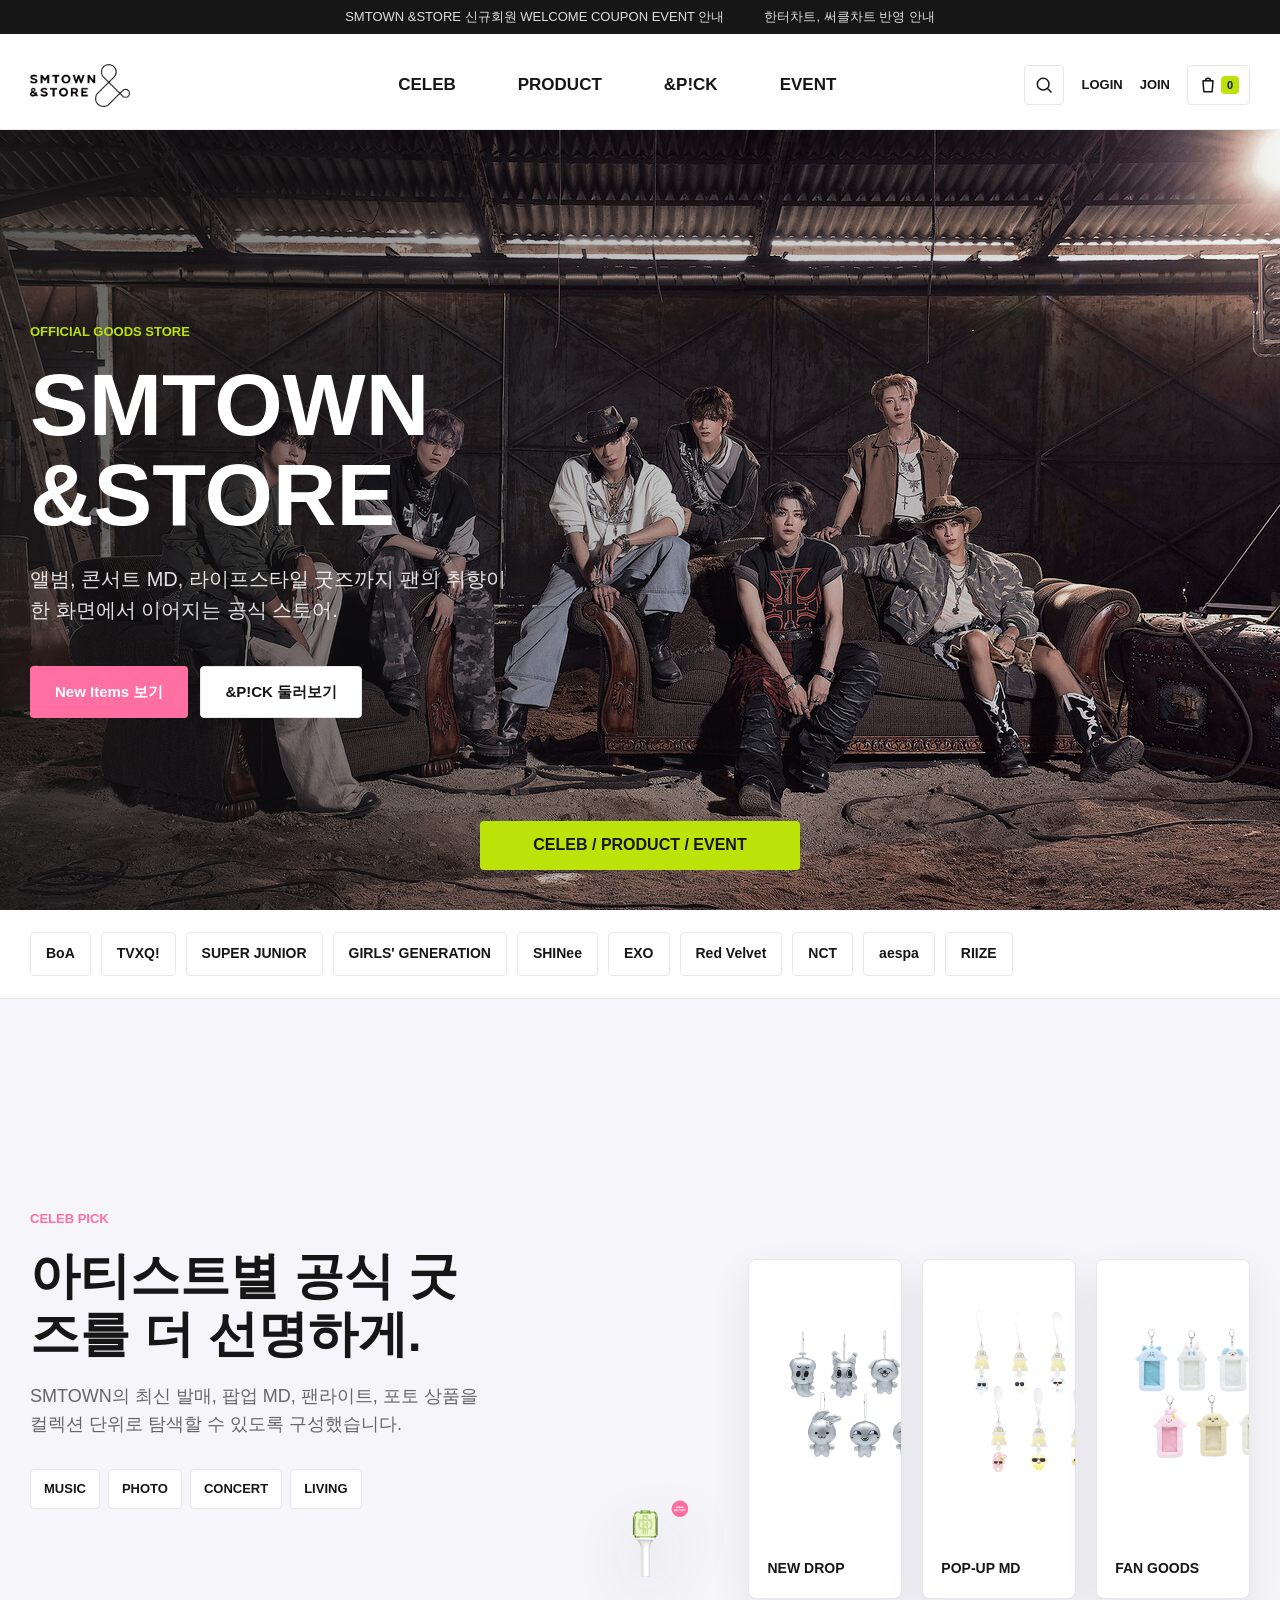
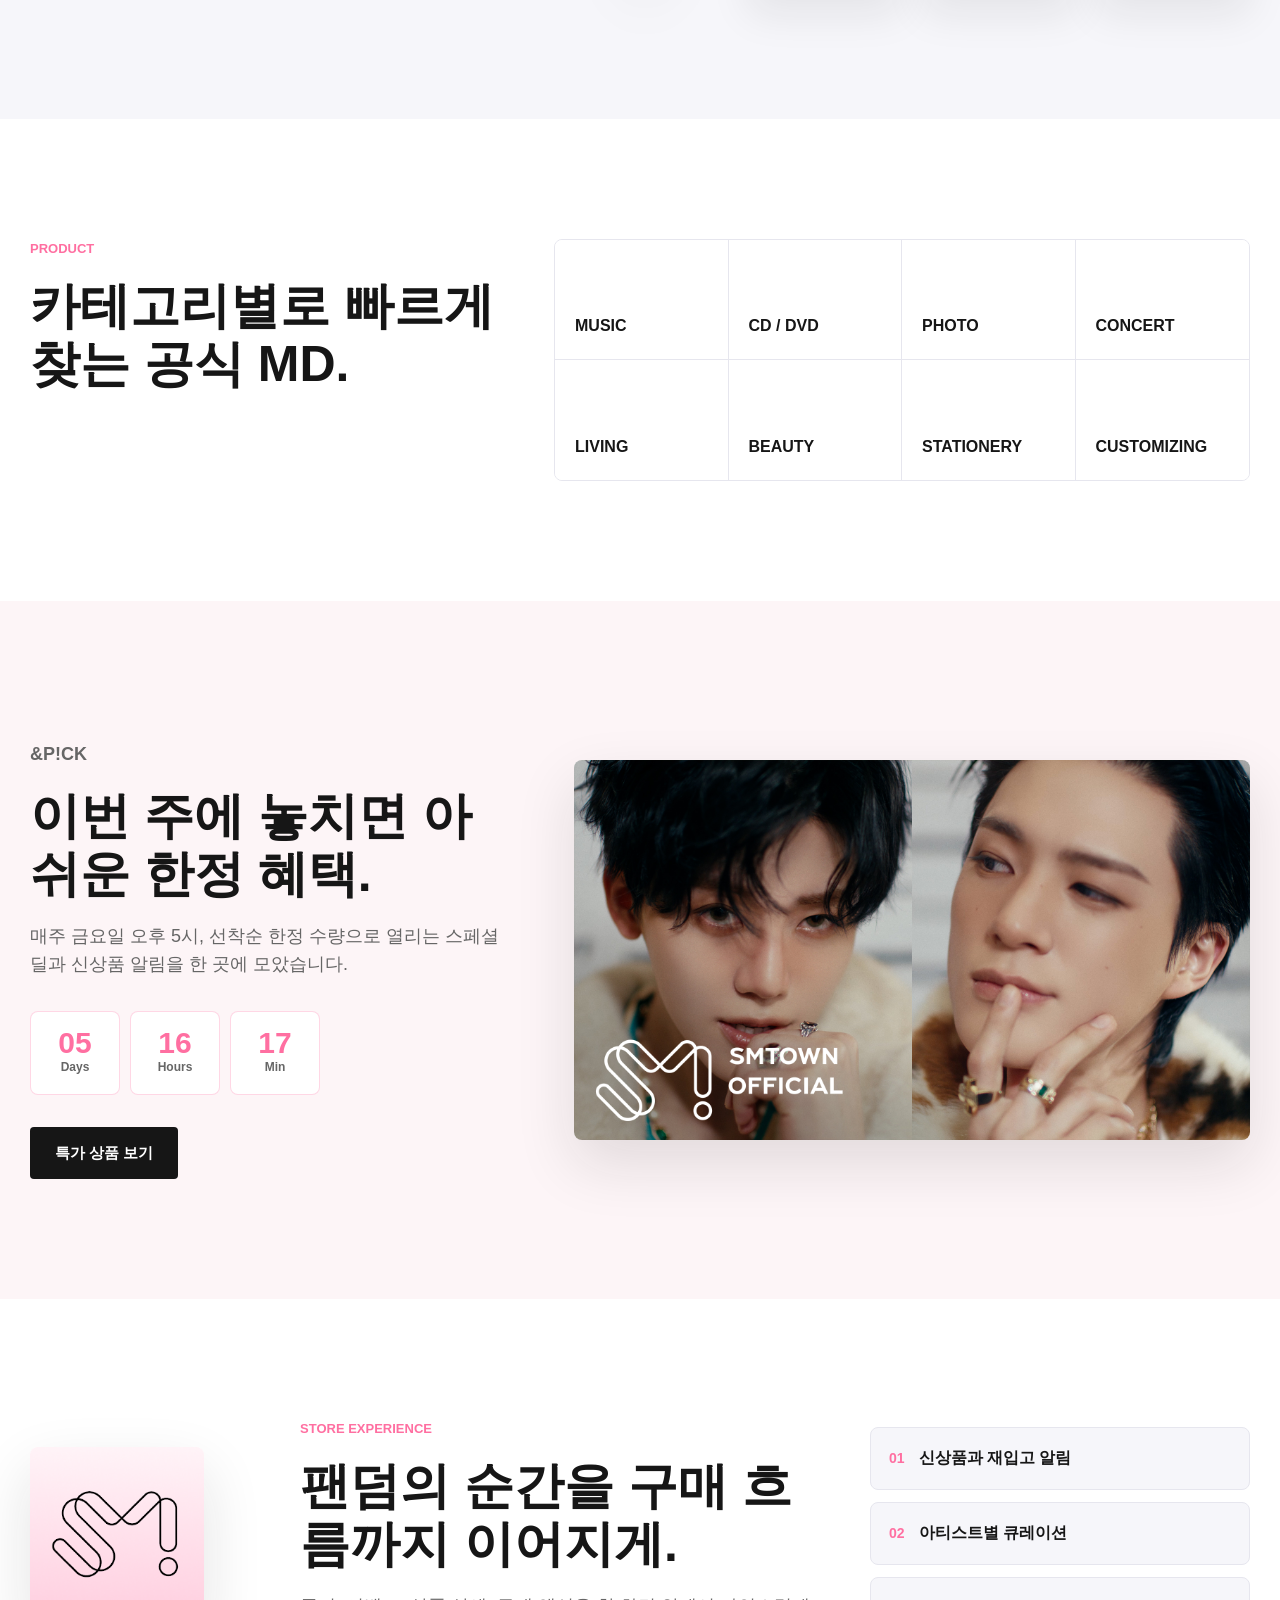
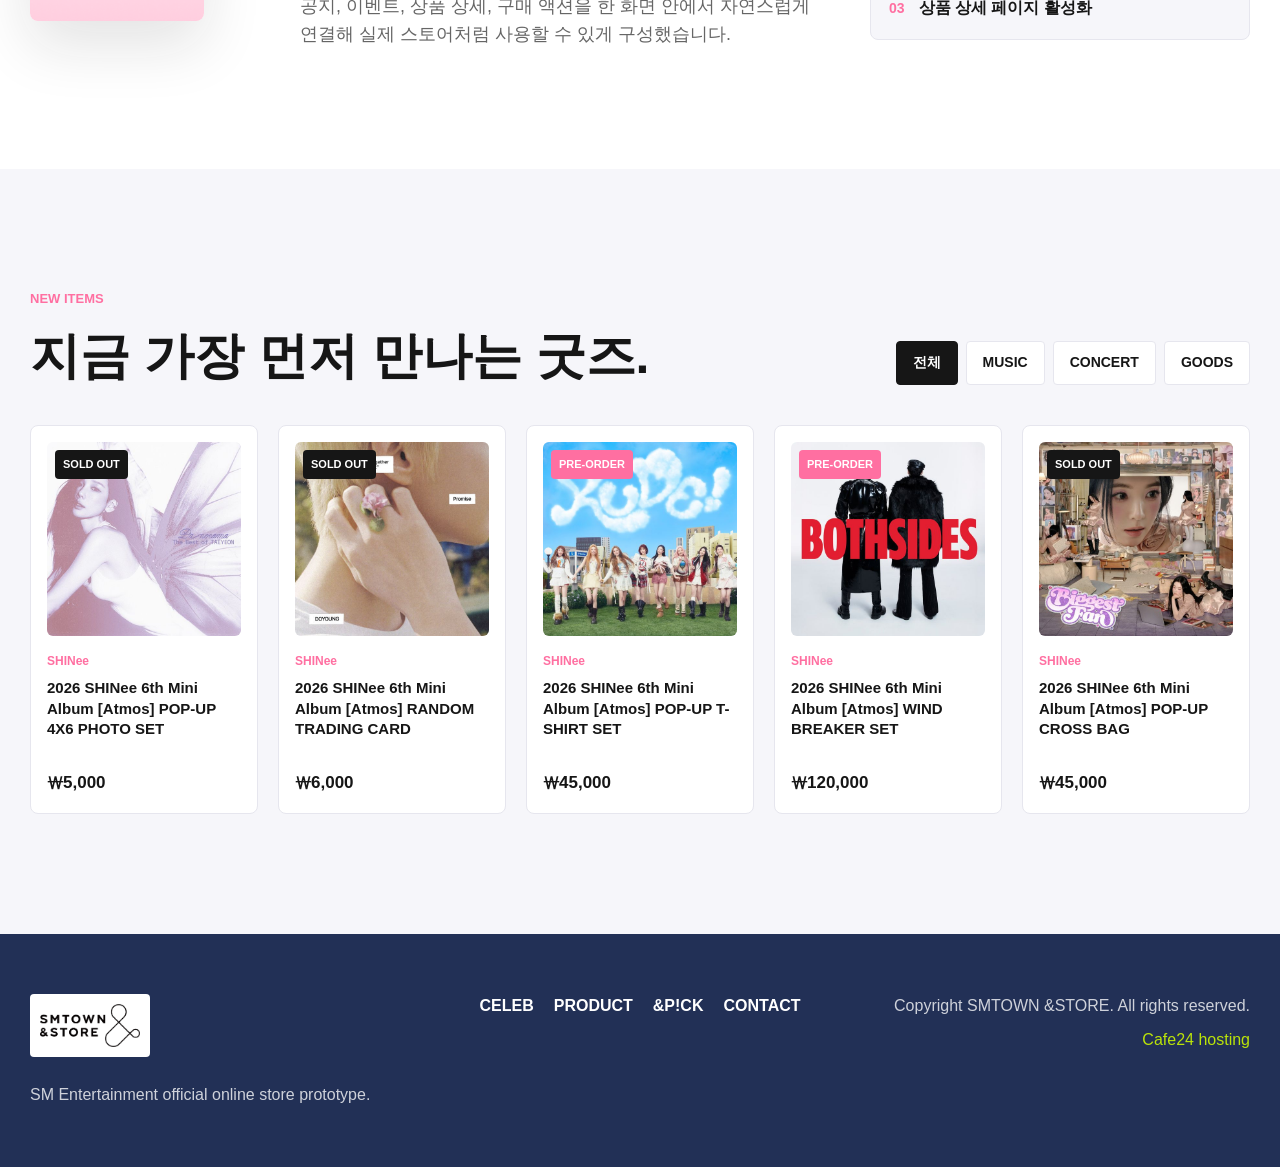
==== Re-design/index.html @ 57c658b2 "6.25 파일을 Re-design 폴더로 이동 및 이미지 경로 수정" ====
<!DOCTYPE html>
<html lang="ko">
<head>
  <meta charset="UTF-8">
  <meta name="viewport" content="width=device-width, initial-scale=1.0">
  <title>SMTOWN &amp;STORE</title>
  <meta name="description" content="SMTOWN &STORE redesign prototype with product detail page.">
  <link rel="stylesheet" href="css/style.css">
</head>
<body>
  <a class="skip-link" href="#main">본문 바로가기</a>

  <header class="site-header" data-header>
    <div class="notice-strip" aria-label="스토어 공지">
      <div class="notice-inner">
        <a href="https://smtownandstore.com/" target="_blank" rel="noopener">SMTOWN &amp;STORE 신규회원 WELCOME COUPON EVENT 안내</a>
        <a href="https://smtownandstore.com/" target="_blank" rel="noopener">한터차트, 써클차트 반영 안내</a>
      </div>
    </div>

    <div class="header-main wrap">
      <button class="menu-toggle" type="button" aria-label="메뉴 열기" aria-controls="mobile-menu" aria-expanded="false" data-menu-toggle>
        <span></span><span></span><span></span>
      </button>

      <a class="brand" href="#home" aria-label="SMTOWN &STORE 홈">
        <img src="images/logo-symbol.png" alt="SMTOWN &STORE">
      </a>

      <nav class="primary-nav" aria-label="주 메뉴">
        <a href="#celeb">CELEB</a>
        <a href="#product">PRODUCT</a>
        <a href="#pick">&amp;P!CK</a>
        <a href="#event">EVENT</a>
      </nav>

      <div class="utility-actions" aria-label="사용자 메뉴">
        <button class="icon-button" type="button" aria-label="검색 열기" data-search-open>
          <svg viewBox="0 0 24 24" aria-hidden="true"><circle cx="11" cy="11" r="7"></circle><path d="m16.5 16.5 4 4"></path></svg>
        </button>
        <a class="text-link" href="#login">LOGIN</a>
        <a class="text-link" href="#join">JOIN</a>
        <a class="bag-button" href="#detail-product-01" data-open-detail="product-01" aria-label="장바구니 미리보기">
          <svg viewBox="0 0 24 24" aria-hidden="true"><path d="M6 7h12l-1 13H7L6 7Z"></path><path d="M9 7a3 3 0 0 1 6 0"></path></svg>
          <span>0</span>
        </a>
      </div>
    </div>

    <div class="mobile-panel" id="mobile-menu" hidden>
      <nav aria-label="모바일 메뉴">
        <a href="#celeb">CELEB</a>
        <a href="#product">PRODUCT</a>
        <a href="#pick">&amp;P!CK</a>
        <a href="#event">EVENT</a>
        <a href="#detail-product-01" data-open-detail="product-01">DETAIL</a>
      </nav>
    </div>

    <div class="search-panel" hidden data-search-panel>
      <div class="wrap search-shell">
        <label for="store-search">Search</label>
        <input id="store-search" type="search" placeholder="아티스트, 앨범, 굿즈 검색" autocomplete="off" data-search-input>
        <button type="button" data-search-close>닫기</button>
      </div>
    </div>
  </header>

  <main id="main" class="home-page" data-page="home">
    <section class="hero" id="home" aria-label="SMTOWN &STORE 메인">
      <img class="hero-bg" src="images/hero-main.jpg" alt="SMTOWN 공식 굿즈 비주얼">
      <div class="hero-overlay" aria-hidden="true"></div>
      <div class="hero-content wrap">
        <p class="eyebrow">OFFICIAL GOODS STORE</p>
        <h1>SMTOWN &amp;STORE</h1>
        <p class="hero-lead">앨범, 콘서트 MD, 라이프스타일 굿즈까지 팬의 취향이 한 화면에서 이어지는 공식 스토어.</p>
        <div class="hero-actions">
          <a class="button button-primary" href="#product">New Items 보기</a>
          <a class="button button-ghost" href="#pick">&amp;P!CK 둘러보기</a>
        </div>
      </div>
      <div class="hero-ribbon" aria-hidden="true">CELEB / PRODUCT / EVENT</div>
    </section>

    <section class="category-band" aria-label="카테고리">
      <div class="wrap category-list">
        <a href="#celeb">BoA</a>
        <a href="#celeb">TVXQ!</a>
        <a href="#celeb">SUPER JUNIOR</a>
        <a href="#celeb">GIRLS' GENERATION</a>
        <a href="#celeb">SHINee</a>
        <a href="#celeb">EXO</a>
        <a href="#celeb">Red Velvet</a>
        <a href="#celeb">NCT</a>
        <a href="#celeb">aespa</a>
        <a href="#celeb">RIIZE</a>
      </div>
    </section>

    <section class="section feature-section" id="celeb">
      <div class="wrap feature-layout">
        <div class="section-copy">
          <p class="eyebrow">CELEB PICK</p>
          <h2>아티스트별 공식 굿즈를 더 선명하게.</h2>
          <p>SMTOWN의 최신 발매, 팝업 MD, 팬라이트, 포토 상품을 컬렉션 단위로 탐색할 수 있도록 구성했습니다.</p>
          <div class="pill-row" aria-label="대표 카테고리">
            <span>MUSIC</span><span>PHOTO</span><span>CONCERT</span><span>LIVING</span>
          </div>
        </div>
        <div class="feature-stage" aria-label="추천 컬렉션 이미지">
          <img class="phone-visual" src="images/feature-phone.png" alt="모바일 스토어 화면">
          <div class="feature-cards">
            <article>
              <img src="images/feature-01.png" alt="추천 상품 컬렉션 1">
              <strong>NEW DROP</strong>
            </article>
            <article>
              <img src="images/feature-02.png" alt="추천 상품 컬렉션 2">
              <strong>POP-UP MD</strong>
            </article>
            <article>
              <img src="images/feature-03.png" alt="추천 상품 컬렉션 3">
              <strong>FAN GOODS</strong>
            </article>
          </div>
        </div>
      </div>
    </section>

    <section class="section product-nav" id="product">
      <div class="wrap product-nav-layout">
        <div>
          <p class="eyebrow">PRODUCT</p>
          <h2>카테고리별로 빠르게 찾는 공식 MD.</h2>
        </div>
        <div class="category-grid">
          <a href="#new-items">MUSIC</a>
          <a href="#new-items">CD / DVD</a>
          <a href="#new-items">PHOTO</a>
          <a href="#new-items">CONCERT</a>
          <a href="#new-items">LIVING</a>
          <a href="#new-items">BEAUTY</a>
          <a href="#new-items">STATIONERY</a>
          <a href="#new-items">CUSTOMIZING</a>
        </div>
      </div>
    </section>

    <section class="section event-section" id="pick">
      <div class="wrap event-layout">
        <div class="event-copy">
          <p class="eyebrow">&amp;P!CK</p>
          <h2>이번 주에 놓치면 아쉬운 한정 혜택.</h2>
          <p>매주 금요일 오후 5시, 선착순 한정 수량으로 열리는 스페셜 딜과 신상품 알림을 한 곳에 모았습니다.</p>
          <div class="countdown" aria-label="이벤트 카운트다운">
            <span><b data-days>00</b>Days</span>
            <span><b data-hours>00</b>Hours</span>
            <span><b data-minutes>00</b>Min</span>
          </div>
          <a class="button button-dark" href="#new-items">특가 상품 보기</a>
        </div>
        <div class="event-media">
          <img src="images/event-banner.jpg" alt="SMTOWN 이벤트 배너">
        </div>
      </div>
    </section>

    <section class="section app-section" id="event">
      <div class="wrap app-layout">
        <div class="app-icon-box">
          <img src="images/app-icon.png" alt="SMTOWN 앱 아이콘">
        </div>
        <div class="section-copy">
          <p class="eyebrow">STORE EXPERIENCE</p>
          <h2>팬덤의 순간을 구매 흐름까지 이어지게.</h2>
          <p>공지, 이벤트, 상품 상세, 구매 액션을 한 화면 안에서 자연스럽게 연결해 실제 스토어처럼 사용할 수 있게 구성했습니다.</p>
        </div>
        <div class="benefit-list">
          <article><strong>01</strong><span>신상품과 재입고 알림</span></article>
          <article><strong>02</strong><span>아티스트별 큐레이션</span></article>
          <article><strong>03</strong><span>상품 상세 페이지 활성화</span></article>
        </div>
      </div>
    </section>

    <section class="section new-items" id="new-items" aria-label="신상품">
      <div class="wrap">
        <div class="section-head">
          <div>
            <p class="eyebrow">NEW ITEMS</p>
            <h2>지금 가장 먼저 만나는 굿즈.</h2>
          </div>
          <div class="filter-tabs" role="tablist" aria-label="상품 필터">
            <button type="button" class="is-active" data-filter="all">전체</button>
            <button type="button" data-filter="music">MUSIC</button>
            <button type="button" data-filter="concert">CONCERT</button>
            <button type="button" data-filter="goods">GOODS</button>
          </div>
        </div>

        <div class="product-grid" data-product-grid>
          <article class="product-card" data-category="music" data-product-card="product-01">
            <button type="button" data-open-detail="product-01">
              <span class="status">SOLD OUT</span>
              <img src="images/product-01.jpg" alt="SHINee 4X6 PHOTO SET">
              <span class="artist">SHINee</span>
              <strong>2026 SHINee 6th Mini Album [Atmos] POP-UP 4X6 PHOTO SET</strong>
              <span class="price">₩5,000</span>
            </button>
          </article>
          <article class="product-card" data-category="music goods" data-product-card="product-02">
            <button type="button" data-open-detail="product-02">
              <span class="status">SOLD OUT</span>
              <img src="images/product-02.jpg" alt="SHINee RANDOM TRADING CARD">
              <span class="artist">SHINee</span>
              <strong>2026 SHINee 6th Mini Album [Atmos] RANDOM TRADING CARD</strong>
              <span class="price">₩6,000</span>
            </button>
          </article>
          <article class="product-card" data-category="concert goods" data-product-card="product-03">
            <button type="button" data-open-detail="product-03">
              <span class="status pink">PRE-ORDER</span>
              <img src="images/product-03.jpg" alt="SHINee T-SHIRT SET">
              <span class="artist">SHINee</span>
              <strong>2026 SHINee 6th Mini Album [Atmos] POP-UP T-SHIRT SET</strong>
              <span class="price">₩45,000</span>
            </button>
          </article>
          <article class="product-card" data-category="concert goods" data-product-card="product-04">
            <button type="button" data-open-detail="product-04">
              <span class="status pink">PRE-ORDER</span>
              <img src="images/product-04.jpg" alt="SHINee WIND BREAKER SET">
              <span class="artist">SHINee</span>
              <strong>2026 SHINee 6th Mini Album [Atmos] WIND BREAKER SET</strong>
              <span class="price">₩120,000</span>
            </button>
          </article>
          <article class="product-card" data-category="goods" data-product-card="product-05">
            <button type="button" data-open-detail="product-05">
              <span class="status">SOLD OUT</span>
              <img src="images/product-05.jpg" alt="SHINee CROSS BAG">
              <span class="artist">SHINee</span>
              <strong>2026 SHINee 6th Mini Album [Atmos] POP-UP CROSS BAG</strong>
              <span class="price">₩45,000</span>
            </button>
          </article>
        </div>
      </div>
    </section>
  </main>

  <main class="detail-page" data-page="detail" hidden>
    <section class="detail-hero wrap">
      <button class="back-link" type="button" data-close-detail>STORE 돌아가기</button>
      <nav class="breadcrumb" aria-label="현재 위치">
        <a href="#home" data-close-detail>HOME</a>
        <span>PRODUCT</span>
        <strong data-detail-breadcrumb>DETAIL</strong>
      </nav>

      <div class="detail-layout">
        <div class="detail-media">
          <img data-detail-image src="images/product-01.jpg" alt="">
        </div>
        <div class="detail-summary">
          <span class="detail-artist" data-detail-artist>SHINee</span>
          <h1 data-detail-title>상품명</h1>
          <p class="detail-desc" data-detail-desc>상품 설명</p>
          <dl class="detail-meta">
            <div><dt>판매가</dt><dd data-detail-price>₩0</dd></div>
            <div><dt>배송</dt><dd>국내배송 / 해외배송 가능</dd></div>
            <div><dt>적립</dt><dd>구매 금액의 1%</dd></div>
          </dl>
          <div class="option-box">
            <label for="detail-option">옵션</label>
            <select id="detail-option" data-detail-option>
              <option>기본 구성</option>
            </select>
          </div>
          <div class="qty-box" aria-label="수량 선택">
            <button type="button" data-qty-minus aria-label="수량 감소">-</button>
            <output data-qty>1</output>
            <button type="button" data-qty-plus aria-label="수량 증가">+</button>
          </div>
          <div class="detail-actions">
            <button type="button" class="button button-dark" data-add-cart>장바구니</button>
            <button type="button" class="button button-primary" data-buy-now>바로 구매</button>
            <button type="button" class="button button-ghost">WISH</button>
          </div>
          <p class="detail-notice" data-detail-status>재입고 알림 신청 가능</p>
        </div>
      </div>
    </section>

    <section class="detail-tabs wrap">
      <div class="tab-buttons" role="tablist" aria-label="상세 정보 탭">
        <button type="button" class="is-active" role="tab" aria-selected="true" data-tab="info">DETAIL</button>
        <button type="button" role="tab" aria-selected="false" data-tab="shipping">SHIPPING</button>
        <button type="button" role="tab" aria-selected="false" data-tab="notice">NOTICE</button>
      </div>
      <article class="tab-panel" data-tab-panel="info">
        <h2>Product Information</h2>
        <p data-detail-long>공식 SMTOWN &STORE 상품 상세 영역입니다.</p>
      </article>
      <article class="tab-panel" data-tab-panel="shipping" hidden>
        <h2>Shipping Guide</h2>
        <p>예약 판매 상품은 입고 후 순차 배송됩니다. 여러 상품을 함께 주문하면 가장 늦은 입고 일정에 맞춰 발송될 수 있습니다.</p>
      </article>
      <article class="tab-panel" data-tab-panel="notice" hidden>
        <h2>Notice</h2>
        <p>상품 이미지는 모니터 환경에 따라 실제 색상과 차이가 있을 수 있으며, 단순 변심 교환/반품은 수령 후 7일 이내 접수 기준을 따릅니다.</p>
      </article>
    </section>

    <section class="section related-items wrap">
      <div class="section-head compact">
        <div>
          <p class="eyebrow">RELATED</p>
          <h2>함께 보면 좋은 상품</h2>
        </div>
      </div>
      <div class="related-grid" data-related-grid></div>
    </section>
  </main>

  <footer class="site-footer">
    <div class="wrap footer-layout">
      <div>
        <a class="footer-brand" href="#home"><img src="images/logo-symbol.png" alt="SMTOWN &STORE"></a>
        <p>SM Entertainment official online store prototype.</p>
      </div>
      <nav aria-label="푸터 메뉴">
        <a href="#celeb">CELEB</a>
        <a href="#product">PRODUCT</a>
        <a href="#pick">&amp;P!CK</a>
        <a href="mailto:responsibility@smtown.com">CONTACT</a>
      </nav>
      <div class="footer-copy">
        <p>Copyright SMTOWN &amp;STORE. All rights reserved.</p>
        <a href="https://echosting.cafe24.com/" target="_blank" rel="noopener">Cafe24 hosting</a>
      </div>
    </div>
  </footer>

  <script src="script/action.js"></script>
</body>
</html>
---- Re-design/css/style.css ----
* { box-sizing: border-box; margin: 0; padding: 0; }
html { font-size: 10px; scroll-behavior: smooth; }
body { min-width: 320px; color: #161616; background: #fff; font-family: "Pretendard", "Segoe UI", Arial, sans-serif; font-size: 1.6rem; line-height: 1.55; }
body.is-detail { background: #f6f6fa; }
body.is-menu-open { overflow: hidden; }
a { color: inherit; text-decoration: none; }
button, input, select { font: inherit; }
button { border: 0; background: none; cursor: pointer; color: inherit; }
img { display: block; max-width: 100%; }
svg { display: block; }
[hidden] { display: none !important; }

:root {
  --ink: #161616;
  --muted: #666666;
  --line: #e6e6ee;
  --paper: #f6f6fa;
  --soft-pink: #fdf5f7;
  --pink: #ff6fa1;
  --pink-strong: #ff649a;
  --lime: #bbe309;
  --blue: #042c78;
  --footer: #223056;
  --red: #e31e30;
  --white: #ffffff;
  --shadow: 0 24px 60px rgba(22, 22, 22, 0.12);
}

.skip-link { position: fixed; left: 2rem; top: 1rem; z-index: 100; transform: translateY(-150%); background: var(--ink); color: var(--white); padding: 1rem 1.4rem; border-radius: 4px; }
.skip-link:focus { transform: translateY(0); }
.wrap { width: min(140rem, calc(100% - 6rem)); margin: 0 auto; }

.site-header { position: sticky; top: 0; z-index: 50; background: rgba(255, 255, 255, 0.96); border-bottom: 1px solid rgba(22, 22, 22, 0.08); backdrop-filter: blur(14px); }
.notice-strip { height: 3.4rem; background: var(--ink); color: var(--white); overflow: hidden; }
.notice-inner { width: min(140rem, calc(100% - 6rem)); height: 100%; margin: 0 auto; display: flex; align-items: center; justify-content: center; gap: 4rem; font-size: 1.3rem; }
.notice-inner a { opacity: 0.86; transition: opacity 0.2s ease; }
.notice-inner a:hover { opacity: 1; }
.header-main { height: 9.5rem; display: grid; grid-template-columns: 18rem 1fr auto; align-items: center; gap: 3rem; }
.brand { display: inline-flex; align-items: center; width: 10rem; }
.brand img { width: 10rem; height: auto; }
.primary-nav { display: flex; justify-content: center; align-items: center; gap: 6.2rem; font-weight: 700; font-size: 1.7rem; }
.primary-nav a { position: relative; padding: 3.8rem 0; }
.primary-nav a::after { content: ""; position: absolute; left: 0; right: 0; bottom: 2.8rem; height: 2px; background: var(--pink); transform: scaleX(0); transform-origin: center; transition: transform 0.22s ease; }
.primary-nav a:hover::after { transform: scaleX(1); }
.utility-actions { display: flex; align-items: center; justify-content: flex-end; gap: 1.7rem; font-size: 1.3rem; font-weight: 700; }
.icon-button, .bag-button { width: 4rem; height: 4rem; display: inline-flex; align-items: center; justify-content: center; border: 1px solid var(--line); border-radius: 4px; transition: background 0.2s ease, border-color 0.2s ease; }
.icon-button:hover, .bag-button:hover { border-color: var(--ink); background: var(--paper); }
.icon-button svg, .bag-button svg { width: 2rem; height: 2rem; fill: none; stroke: currentColor; stroke-width: 1.8; stroke-linecap: round; stroke-linejoin: round; }
.bag-button { gap: 0.3rem; width: auto; min-width: 5.2rem; padding: 0 1rem; }
.bag-button span { min-width: 1.8rem; height: 1.8rem; display: inline-flex; align-items: center; justify-content: center; background: var(--lime); border-radius: 4px; font-size: 1.1rem; color: var(--ink); }
.text-link { padding: 1rem 0; }
.menu-toggle { display: none; width: 4rem; height: 4rem; border: 1px solid var(--line); border-radius: 4px; align-items: center; justify-content: center; flex-direction: column; gap: 0.5rem; }
.menu-toggle span { width: 1.9rem; height: 2px; background: var(--ink); transition: transform 0.2s ease, opacity 0.2s ease; }
.menu-toggle[aria-expanded="true"] span:nth-child(1) { transform: translateY(7px) rotate(45deg); }
.menu-toggle[aria-expanded="true"] span:nth-child(2) { opacity: 0; }
.menu-toggle[aria-expanded="true"] span:nth-child(3) { transform: translateY(-7px) rotate(-45deg); }
.mobile-panel { position: fixed; inset: 12.9rem 0 auto 0; background: var(--white); border-bottom: 1px solid var(--line); box-shadow: var(--shadow); }
.mobile-panel nav { width: min(100%, calc(100% - 4rem)); margin: 0 auto; display: grid; padding: 2rem 0; }
.mobile-panel a { padding: 1.6rem 0; font-size: 2.1rem; font-weight: 800; border-bottom: 1px solid var(--line); }
.search-panel { position: absolute; left: 0; right: 0; top: 100%; background: var(--white); border-bottom: 1px solid var(--line); box-shadow: var(--shadow); }
.search-shell { height: 9rem; display: grid; grid-template-columns: auto 1fr auto; align-items: center; gap: 2rem; }
.search-shell label { font-size: 1.4rem; font-weight: 800; color: var(--pink); }
.search-shell input { width: 100%; height: 5rem; border: 1px solid var(--line); border-radius: 4px; padding: 0 1.6rem; outline: none; }
.search-shell input:focus { border-color: var(--ink); }
.search-shell button { height: 4.6rem; padding: 0 1.8rem; background: var(--ink); color: var(--white); border-radius: 4px; font-weight: 700; }

.hero { position: relative; min-height: 78rem; overflow: hidden; background: var(--ink); }
.hero-bg { position: absolute; inset: 0; width: 100%; height: 100%; object-fit: cover; }
.hero-overlay { position: absolute; inset: 0; background: linear-gradient(90deg, rgba(22, 22, 22, 0.72), rgba(22, 22, 22, 0.28) 45%, rgba(22, 22, 22, 0.05)); }
.hero-content { position: relative; z-index: 1; min-height: 78rem; display: flex; flex-direction: column; justify-content: center; align-items: flex-start; color: var(--white); }
.eyebrow { font-size: 1.3rem; font-weight: 900; color: var(--pink); text-transform: uppercase; letter-spacing: 0; margin-bottom: 1.8rem; }
.hero .eyebrow { color: var(--lime); }
.hero h1 { font-size: 8.8rem; line-height: 1.02; font-weight: 900; max-width: 72rem; }
.hero-lead { margin-top: 2.4rem; max-width: 50rem; color: rgba(255, 255, 255, 0.88); font-size: 2rem; }
.hero-actions { display: flex; flex-wrap: wrap; gap: 1.2rem; margin-top: 4rem; }
.button { min-height: 5.2rem; display: inline-flex; align-items: center; justify-content: center; padding: 0 2.4rem; border-radius: 4px; font-weight: 800; font-size: 1.5rem; border: 1px solid transparent; transition: transform 0.2s ease, background 0.2s ease, color 0.2s ease, border-color 0.2s ease; }
.button:hover { transform: translateY(-2px); }
.button-primary { background: var(--pink); color: var(--white); }
.button-primary:hover { background: var(--pink-strong); }
.button-ghost { background: var(--white); color: var(--ink); border-color: var(--line); }
.button-ghost:hover { border-color: var(--ink); }
.button-dark { background: var(--ink); color: var(--white); }
.button-dark:hover { background: var(--blue); }
.hero-ribbon { position: absolute; left: 50%; bottom: 4rem; z-index: 1; transform: translateX(-50%); min-width: 32rem; padding: 1.2rem 2rem; text-align: center; background: var(--lime); color: var(--ink); font-weight: 900; border-radius: 4px; }

.category-band { background: var(--white); border-bottom: 1px solid var(--line); }
.category-list { min-height: 8.8rem; display: flex; align-items: center; gap: 1rem; overflow-x: auto; scrollbar-width: none; }
.category-list::-webkit-scrollbar { display: none; }
.category-list a { flex: 0 0 auto; padding: 1rem 1.5rem; border: 1px solid var(--line); border-radius: 4px; font-size: 1.4rem; font-weight: 800; background: var(--white); }
.category-list a:hover { border-color: var(--pink); color: var(--pink); }

.section { padding: 12rem 0; }
.section h2 { font-size: 5rem; line-height: 1.16; font-weight: 900; max-width: 70rem; }
.section-copy p:not(.eyebrow), .event-copy p { margin-top: 2rem; color: var(--muted); font-size: 1.8rem; max-width: 54rem; }
.feature-section { background: var(--paper); }
.feature-layout { display: grid; grid-template-columns: 0.78fr 1.22fr; align-items: center; gap: 7rem; }
.pill-row { display: flex; flex-wrap: wrap; gap: 0.8rem; margin-top: 3rem; }
.pill-row span { padding: 0.9rem 1.3rem; background: var(--white); border: 1px solid var(--line); border-radius: 4px; font-size: 1.3rem; font-weight: 800; }
.feature-stage { position: relative; min-height: 48rem; display: grid; grid-template-columns: 18rem 1fr; gap: 2rem; align-items: end; }
.phone-visual { width: 16rem; align-self: end; filter: drop-shadow(0 24px 28px rgba(22, 22, 22, 0.16)); }
.feature-cards { display: grid; grid-template-columns: repeat(3, 1fr); gap: 2rem; }
.feature-cards article { background: var(--white); border: 1px solid var(--line); border-radius: 8px; overflow: hidden; min-height: 34rem; display: flex; flex-direction: column; justify-content: space-between; box-shadow: 0 16px 40px rgba(22, 22, 22, 0.08); }
.feature-cards img { width: 100%; height: 26rem; object-fit: cover; object-position: center; background: var(--white); }
.feature-cards strong { display: block; padding: 1.8rem; font-size: 1.4rem; }

.product-nav { background: var(--white); }
.product-nav-layout { display: grid; grid-template-columns: 0.8fr 1.2fr; gap: 6rem; align-items: start; }
.category-grid { display: grid; grid-template-columns: repeat(4, 1fr); border: 1px solid var(--line); border-radius: 8px; overflow: hidden; }
.category-grid a { min-height: 12rem; display: flex; align-items: flex-end; padding: 2rem; border-right: 1px solid var(--line); border-bottom: 1px solid var(--line); font-weight: 900; background: var(--white); transition: background 0.2s ease, color 0.2s ease; }
.category-grid a:nth-child(4n) { border-right: 0; }
.category-grid a:nth-last-child(-n+4) { border-bottom: 0; }
.category-grid a:hover { background: var(--ink); color: var(--white); }

.event-section { background: var(--soft-pink); }
.event-layout { display: grid; grid-template-columns: 0.7fr 1fr; gap: 7rem; align-items: center; }
.event-copy h2 { color: var(--ink); }
.countdown { display: flex; gap: 1rem; margin: 3.2rem 0; }
.countdown span { width: 9rem; min-height: 8.4rem; display: flex; flex-direction: column; justify-content: center; align-items: center; border: 1px solid rgba(255, 111, 161, 0.28); background: var(--white); border-radius: 8px; color: var(--muted); font-size: 1.2rem; font-weight: 800; }
.countdown b { display: block; color: var(--pink); font-size: 3rem; line-height: 1; }
.event-media { border-radius: 8px; overflow: hidden; box-shadow: var(--shadow); background: var(--white); }
.event-media img { width: 100%; aspect-ratio: 16 / 9; object-fit: cover; }

.app-section { background: var(--white); }
.app-layout { display: grid; grid-template-columns: 22rem 1fr 38rem; gap: 5rem; align-items: center; }
.app-icon-box { width: 17.4rem; height: 17.4rem; border-radius: 8px; overflow: hidden; box-shadow: var(--shadow); }
.app-icon-box img { width: 100%; height: 100%; object-fit: cover; }
.benefit-list { display: grid; gap: 1.2rem; }
.benefit-list article { display: flex; align-items: center; gap: 1.4rem; padding: 1.8rem; border: 1px solid var(--line); border-radius: 8px; background: var(--paper); }
.benefit-list strong { color: var(--pink); font-size: 1.4rem; }
.benefit-list span { font-weight: 800; }

.new-items { background: var(--paper); }
.section-head { display: flex; align-items: flex-end; justify-content: space-between; gap: 3rem; margin-bottom: 4rem; }
.section-head.compact { margin-bottom: 2.4rem; }
.filter-tabs { display: flex; flex-wrap: wrap; gap: 0.8rem; }
.filter-tabs button, .tab-buttons button { min-height: 4.4rem; padding: 0 1.6rem; border: 1px solid var(--line); border-radius: 4px; background: var(--white); font-size: 1.4rem; font-weight: 800; }
.filter-tabs button.is-active, .tab-buttons button.is-active { background: var(--ink); color: var(--white); border-color: var(--ink); }
.product-grid { display: grid; grid-template-columns: repeat(5, 1fr); gap: 2rem; }
.product-card { min-width: 0; }
.product-card[hidden] { display: none; }
.product-card button { width: 100%; height: 100%; position: relative; display: flex; flex-direction: column; align-items: stretch; text-align: left; padding: 1.6rem; background: var(--white); border: 1px solid var(--line); border-radius: 8px; transition: transform 0.2s ease, box-shadow 0.2s ease, border-color 0.2s ease; }
.product-card button:hover, .product-card button:focus-visible { transform: translateY(-5px); box-shadow: 0 20px 42px rgba(22, 22, 22, 0.12); border-color: var(--ink); outline: none; }
.product-card img { width: 100%; aspect-ratio: 1 / 1; object-fit: cover; background: var(--paper); border-radius: 6px; margin-bottom: 1.6rem; }
.status { position: absolute; left: 2.4rem; top: 2.4rem; z-index: 1; padding: 0.6rem 0.8rem; background: var(--ink); color: var(--white); border-radius: 4px; font-size: 1.1rem; font-weight: 900; }
.status.pink { background: var(--pink); }
.artist { color: var(--pink); font-size: 1.2rem; font-weight: 900; margin-bottom: 0.8rem; }
.product-card strong { min-height: 7.6rem; font-size: 1.5rem; line-height: 1.35; }
.price { margin-top: 1.6rem; font-weight: 900; font-size: 1.7rem; }

.detail-page { padding-top: 7rem; }
.detail-hero { padding-bottom: 6rem; }
.back-link { min-height: 4.6rem; padding: 0 1.6rem; border: 1px solid var(--line); border-radius: 4px; background: var(--white); font-weight: 800; margin-bottom: 2rem; }
.back-link:hover { border-color: var(--ink); }
.breadcrumb { display: flex; flex-wrap: wrap; align-items: center; gap: 1rem; color: var(--muted); font-size: 1.3rem; font-weight: 800; margin-bottom: 3rem; }
.breadcrumb span::before, .breadcrumb strong::before { content: "/"; margin-right: 1rem; color: #b0b7c0; }
.detail-layout { display: grid; grid-template-columns: 1fr 0.82fr; gap: 6rem; align-items: start; }
.detail-media { background: var(--white); border: 1px solid var(--line); border-radius: 8px; padding: 5rem; box-shadow: 0 20px 50px rgba(22, 22, 22, 0.08); }
.detail-media img { width: 100%; aspect-ratio: 1 / 1; object-fit: cover; border-radius: 6px; background: var(--paper); }
.detail-summary { background: var(--white); border: 1px solid var(--line); border-radius: 8px; padding: 4rem; }
.detail-artist { display: inline-flex; padding: 0.7rem 1rem; background: var(--soft-pink); color: var(--pink); border-radius: 4px; font-size: 1.2rem; font-weight: 900; margin-bottom: 2rem; }
.detail-summary h1 { font-size: 3.8rem; line-height: 1.18; margin-bottom: 2rem; }
.detail-desc { color: var(--muted); font-size: 1.7rem; margin-bottom: 3rem; }
.detail-meta { border-top: 1px solid var(--line); border-bottom: 1px solid var(--line); margin-bottom: 2.4rem; }
.detail-meta div { display: grid; grid-template-columns: 11rem 1fr; gap: 1rem; padding: 1.4rem 0; border-bottom: 1px solid var(--line); }
.detail-meta div:last-child { border-bottom: 0; }
.detail-meta dt { color: var(--muted); font-weight: 700; }
.detail-meta dd { font-weight: 800; }
.option-box { display: grid; gap: 0.8rem; margin-bottom: 1.6rem; }
.option-box label { font-weight: 800; }
.option-box select { width: 100%; height: 5rem; border: 1px solid var(--line); border-radius: 4px; padding: 0 1.2rem; background: var(--white); }
.qty-box { display: inline-grid; grid-template-columns: 4.4rem 5.4rem 4.4rem; height: 4.6rem; border: 1px solid var(--line); border-radius: 4px; overflow: hidden; margin-bottom: 2.4rem; }
.qty-box button, .qty-box output { display: flex; align-items: center; justify-content: center; background: var(--white); font-weight: 900; }
.qty-box output { border-left: 1px solid var(--line); border-right: 1px solid var(--line); }
.detail-actions { display: grid; grid-template-columns: repeat(3, 1fr); gap: 1rem; }
.detail-notice { margin-top: 1.6rem; color: var(--pink); font-weight: 800; }
.detail-tabs { padding-bottom: 7rem; }
.tab-buttons { display: flex; gap: 0.8rem; margin-bottom: 1.6rem; }
.tab-panel { background: var(--white); border: 1px solid var(--line); border-radius: 8px; padding: 3rem; }
.tab-panel h2 { font-size: 2.4rem; margin-bottom: 1.2rem; }
.tab-panel p { color: var(--muted); }
.related-items { padding-top: 0; }
.related-grid { display: grid; grid-template-columns: repeat(4, 1fr); gap: 1.6rem; }
.related-card { background: var(--white); border: 1px solid var(--line); border-radius: 8px; padding: 1.4rem; }
.related-card button { width: 100%; text-align: left; }
.related-card img { width: 100%; aspect-ratio: 1 / 1; object-fit: cover; border-radius: 6px; margin-bottom: 1.2rem; }
.related-card strong { display: block; font-size: 1.4rem; line-height: 1.35; }
.related-card span { display: block; margin-top: 0.8rem; color: var(--pink); font-weight: 900; }

.site-footer { background: var(--footer); color: rgba(255, 255, 255, 0.78); padding: 6rem 0; }
.footer-layout { display: grid; grid-template-columns: 1fr auto 1fr; gap: 4rem; align-items: start; }
.footer-brand { display: inline-block; width: 12rem; background: var(--white); padding: 1rem; border-radius: 4px; margin-bottom: 1.8rem; }
.site-footer nav { display: flex; gap: 2rem; flex-wrap: wrap; font-weight: 800; color: var(--white); }
.footer-copy { text-align: right; }
.footer-copy a { display: inline-block; margin-top: 1rem; color: var(--lime); }

@media (max-width: 1200px) {
  .header-main { grid-template-columns: 14rem 1fr auto; }
  .primary-nav { gap: 3.6rem; }
  .product-grid { grid-template-columns: repeat(3, 1fr); }
  .feature-layout, .product-nav-layout, .event-layout, .app-layout { grid-template-columns: 1fr; }
  .feature-stage { min-height: auto; }
  .app-layout { gap: 3rem; }
  .benefit-list { grid-template-columns: repeat(3, 1fr); }
}

@media (max-width: 900px) {
  .wrap { width: min(100% - 4rem, 72rem); }
  .notice-inner { width: calc(100% - 4rem); justify-content: flex-start; overflow-x: auto; }
  .header-main { height: 7.4rem; display: flex; justify-content: space-between; gap: 1.6rem; }
  .menu-toggle { display: inline-flex; }
  .primary-nav { display: none; }
  .brand { width: 9rem; }
  .brand img { width: 9rem; }
  .text-link { display: none; }
  .mobile-panel { inset: 10.8rem 0 auto 0; }
  .hero { min-height: 64rem; }
  .hero-content { min-height: 64rem; }
  .hero h1 { font-size: 6rem; max-width: 48rem; }
  .section { padding: 8rem 0; }
  .section h2 { font-size: 3.8rem; }
  .feature-stage { grid-template-columns: 1fr; }
  .phone-visual { display: none; }
  .feature-cards { grid-template-columns: 1fr; }
  .feature-cards article { min-height: auto; }
  .category-grid { grid-template-columns: repeat(2, 1fr); }
  .category-grid a:nth-child(2n) { border-right: 0; }
  .category-grid a:nth-child(4n) { border-right: 0; }
  .category-grid a:nth-last-child(-n+4) { border-bottom: 1px solid var(--line); }
  .category-grid a:nth-last-child(-n+2) { border-bottom: 0; }
  .product-grid { grid-template-columns: repeat(2, 1fr); }
  .section-head { align-items: flex-start; flex-direction: column; }
  .detail-layout { grid-template-columns: 1fr; gap: 2rem; }
  .detail-summary { padding: 3rem; }
  .related-grid { grid-template-columns: repeat(2, 1fr); }
  .footer-layout { grid-template-columns: 1fr; }
  .footer-copy { text-align: left; }
}

@media (max-width: 560px) {
  body { font-size: 1.5rem; }
  .wrap { width: calc(100% - 3rem); }
  .notice-strip { display: none; }
  .header-main { height: 7.2rem; }
  .mobile-panel { inset: 7.2rem 0 auto 0; }
  .utility-actions { gap: 0.8rem; }
  .bag-button { min-width: 4.4rem; }
  .hero { min-height: 58rem; }
  .hero-content { min-height: 58rem; }
  .hero h1 { font-size: 4.2rem; }
  .hero-lead { font-size: 1.7rem; }
  .hero-ribbon { bottom: 2rem; min-width: 0; width: calc(100% - 3rem); }
  .hero-actions, .detail-actions { display: grid; grid-template-columns: 1fr; width: 100%; }
  .button { width: 100%; }
  .category-list { min-height: 7.2rem; }
  .section { padding: 6.4rem 0; }
  .section h2 { font-size: 3rem; }
  .category-grid, .product-grid, .benefit-list, .related-grid { grid-template-columns: 1fr; }
  .category-grid a { min-height: 8.4rem; border-right: 0; }
  .category-grid a:nth-last-child(-n+2) { border-bottom: 1px solid var(--line); }
  .category-grid a:last-child { border-bottom: 0; }
  .countdown { width: 100%; }
  .countdown span { flex: 1; width: auto; }
  .search-shell { height: auto; padding: 1.6rem 0; grid-template-columns: 1fr; }
  .detail-page { padding-top: 4rem; }
  .detail-media, .detail-summary, .tab-panel { padding: 2rem; }
  .detail-summary h1 { font-size: 2.8rem; }
  .detail-meta div { grid-template-columns: 8rem 1fr; }
  .tab-buttons { overflow-x: auto; }
}
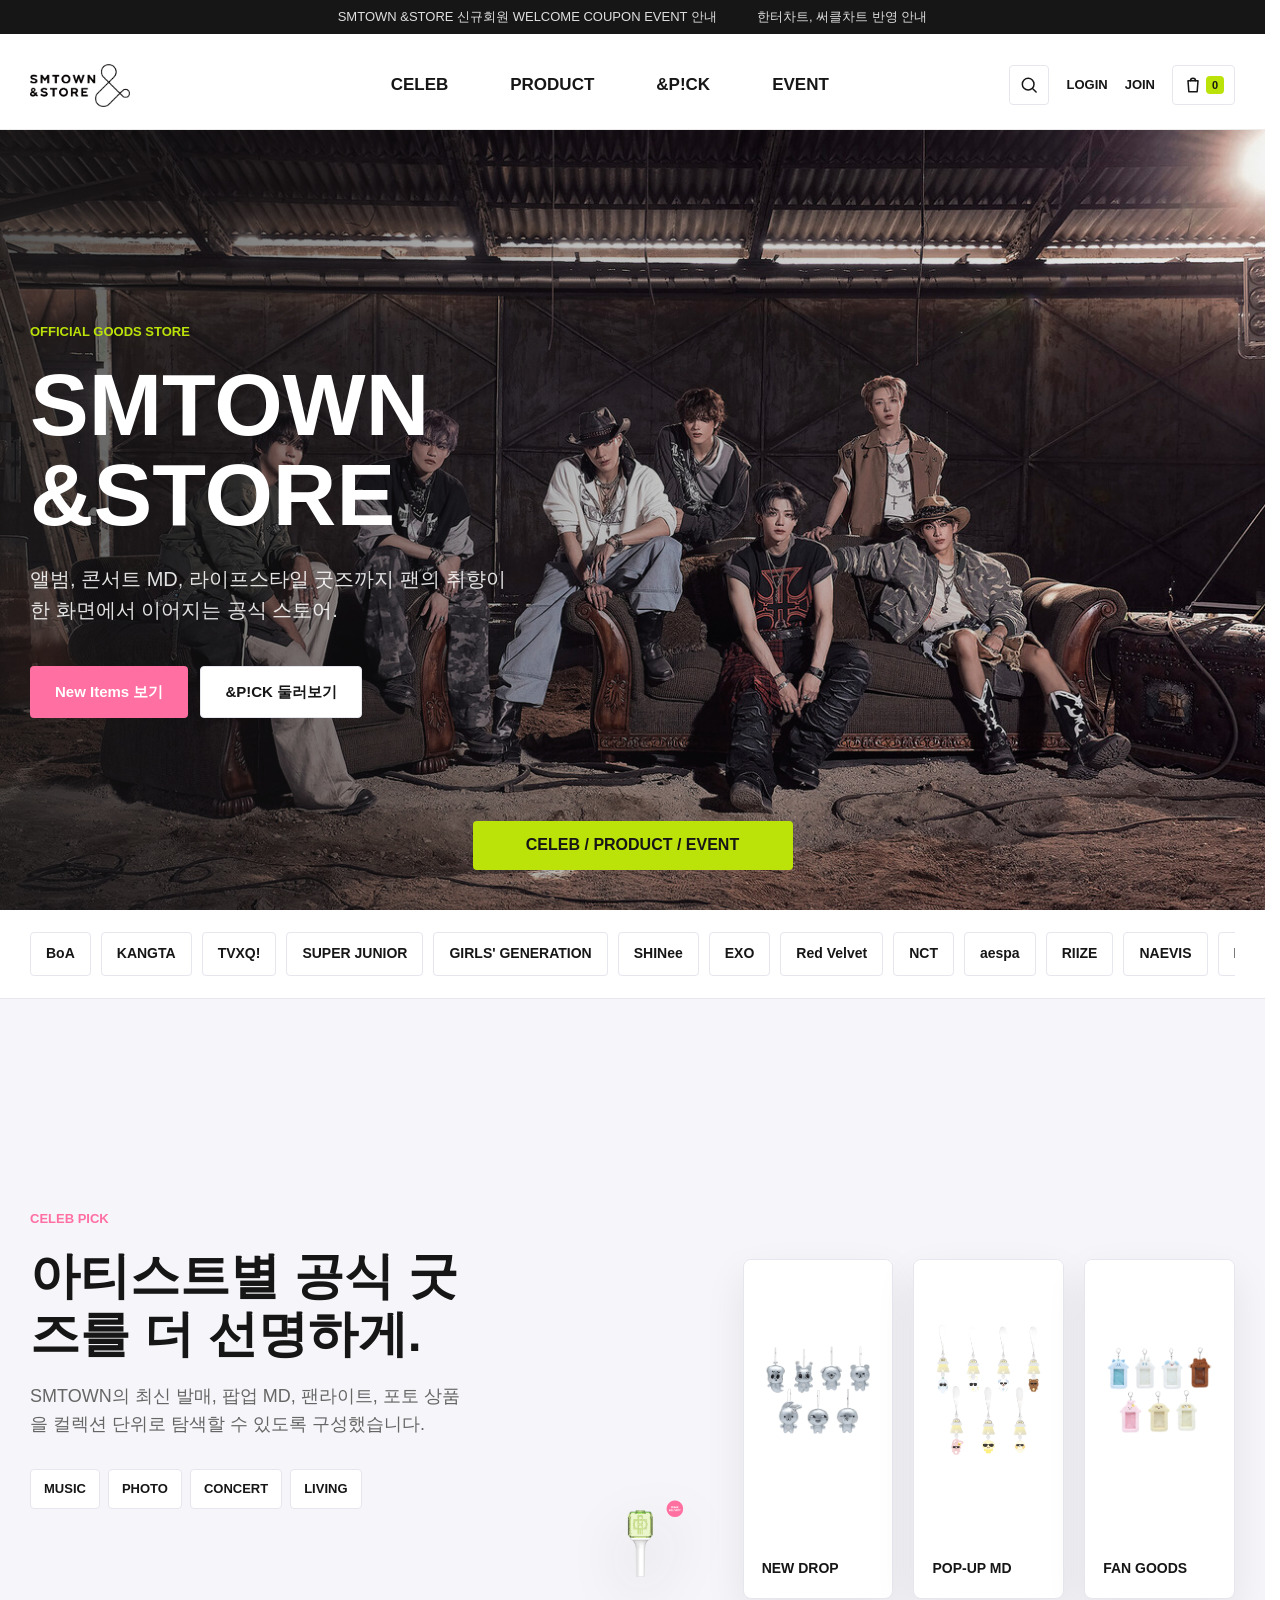
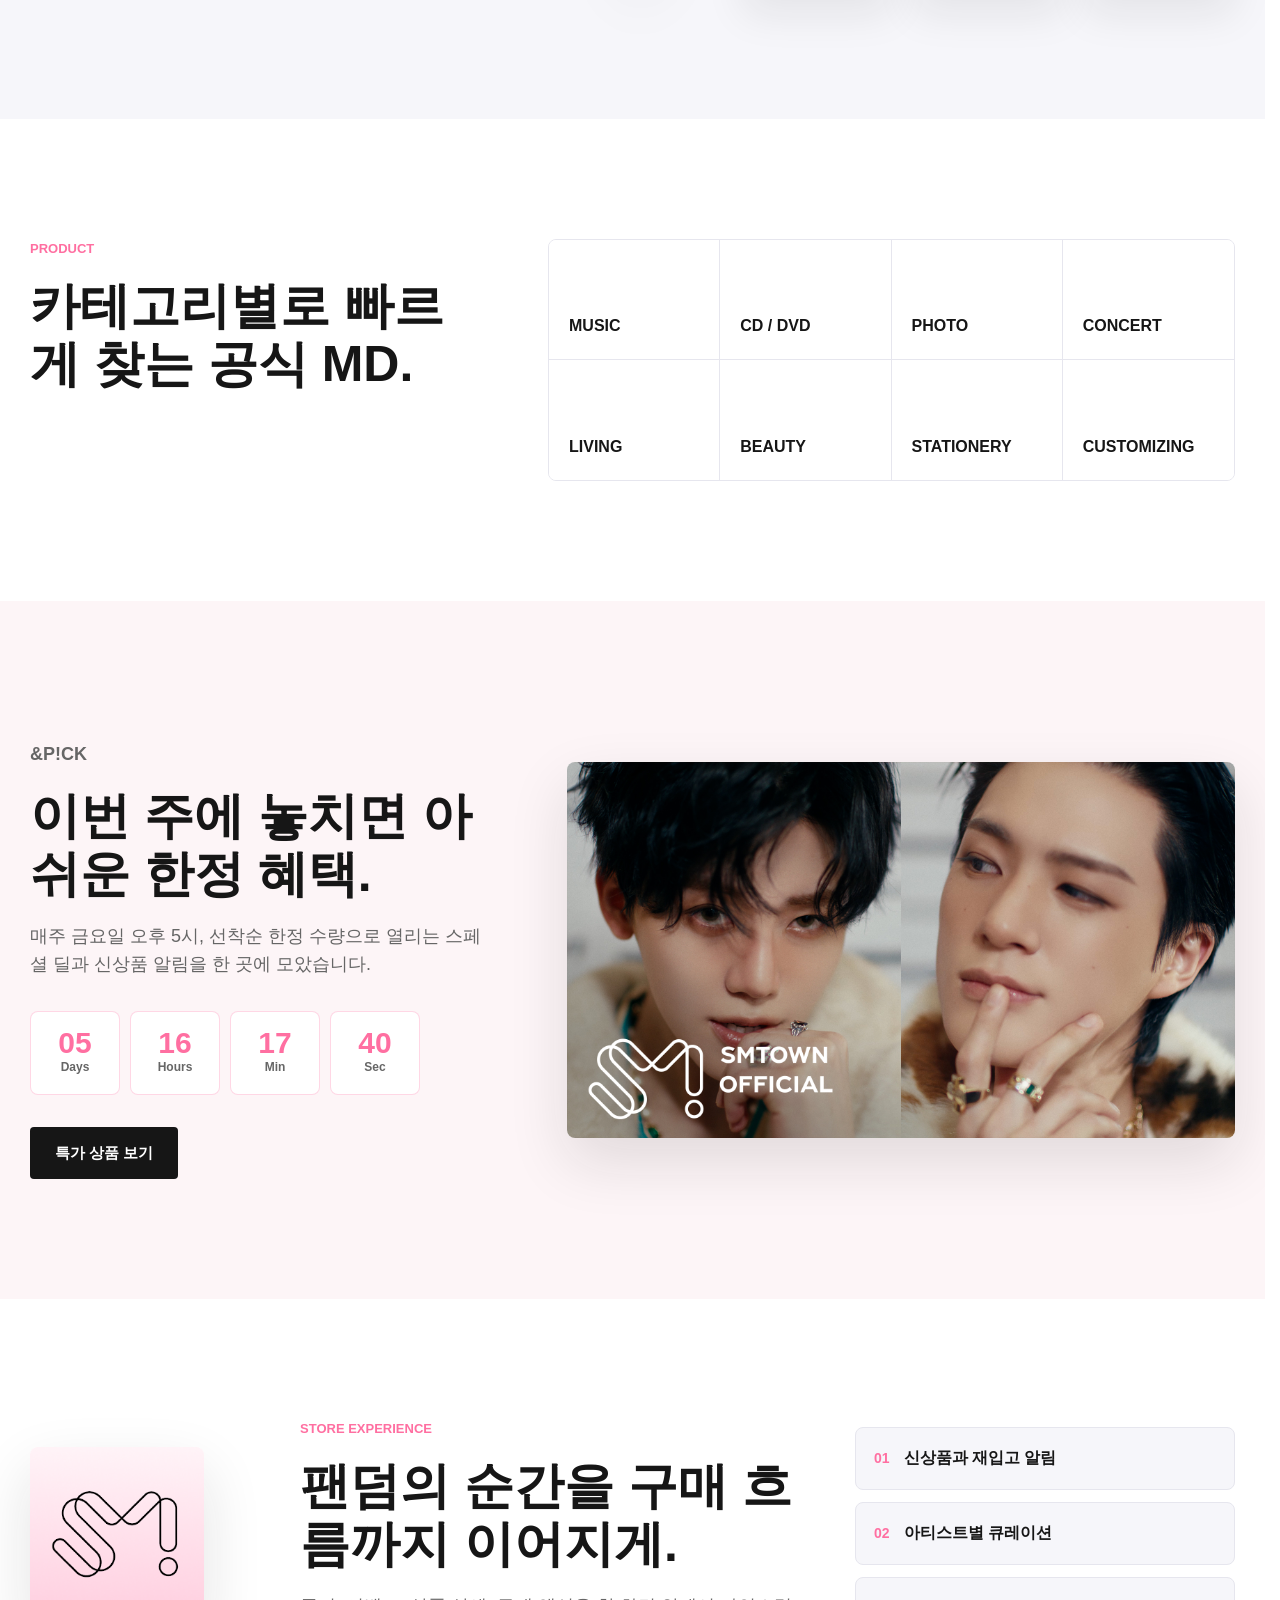
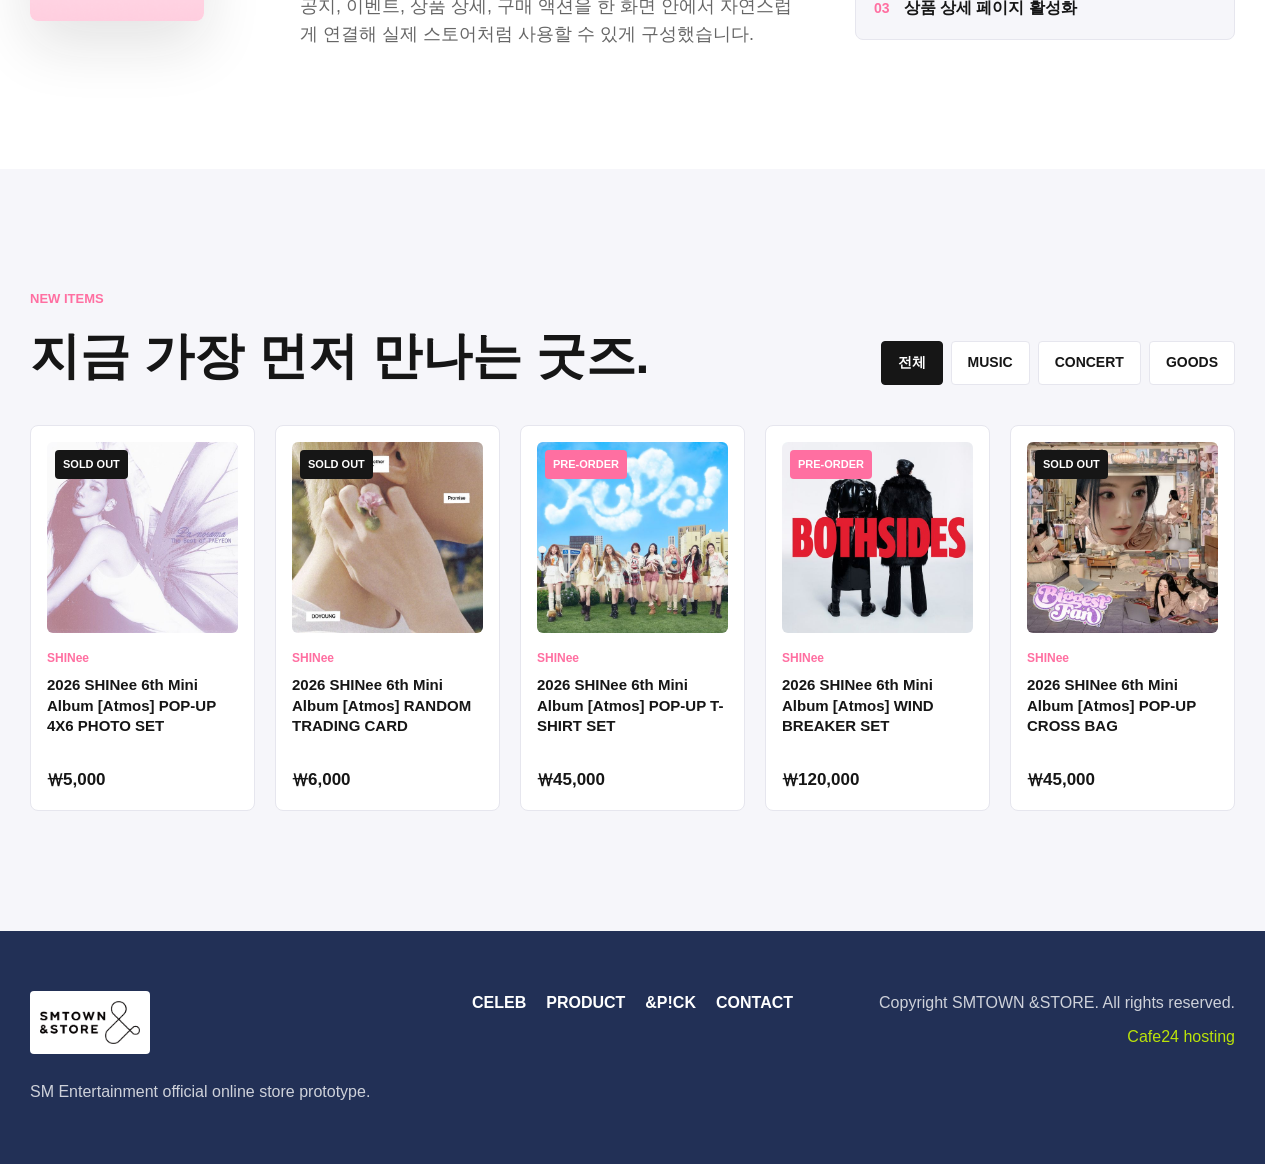
==== commit 8b527b15: "7.10 feat: SMTOWN &STORE 리디자인 정적 사이트 기능 구현 및 UX 개선 공용 스크립트 - store.js: 상품 카탈로그 단일 소스 + localStorage " ====
--- a/Re-design/index.html
+++ b/Re-design/index.html
@@ -7,7 +7,7 @@
   <meta name="description" content="SMTOWN &STORE redesign prototype with product detail page.">
   <link rel="stylesheet" href="css/style.css">
 </head>
-<body>
+<body data-page="home">
   <a class="skip-link" href="#main">본문 바로가기</a>
 
   <header class="site-header" data-header>
@@ -28,19 +28,19 @@
       </a>
 
       <nav class="primary-nav" aria-label="주 메뉴">
-        <a href="#celeb">CELEB</a>
-        <a href="#product">PRODUCT</a>
-        <a href="#pick">&amp;P!CK</a>
-        <a href="#event">EVENT</a>
+        <a href="celeb.html">CELEB</a>
+        <a href="product.html">PRODUCT</a>
+        <a href="pick.html">&amp;P!CK</a>
+        <a href="event.html">EVENT</a>
       </nav>
 
       <div class="utility-actions" aria-label="사용자 메뉴">
         <button class="icon-button" type="button" aria-label="검색 열기" data-search-open>
           <svg viewBox="0 0 24 24" aria-hidden="true"><circle cx="11" cy="11" r="7"></circle><path d="m16.5 16.5 4 4"></path></svg>
         </button>
-        <a class="text-link" href="#login">LOGIN</a>
-        <a class="text-link" href="#join">JOIN</a>
-        <a class="bag-button" href="#detail-product-01" data-open-detail="product-01" aria-label="장바구니 미리보기">
+        <a class="text-link" href="login.html">LOGIN</a>
+        <a class="text-link" href="join.html">JOIN</a>
+        <a class="bag-button" href="cart.html" aria-label="장바구니 미리보기">
           <svg viewBox="0 0 24 24" aria-hidden="true"><path d="M6 7h12l-1 13H7L6 7Z"></path><path d="M9 7a3 3 0 0 1 6 0"></path></svg>
           <span>0</span>
         </a>
@@ -49,11 +49,14 @@
 
     <div class="mobile-panel" id="mobile-menu" hidden>
       <nav aria-label="모바일 메뉴">
-        <a href="#celeb">CELEB</a>
-        <a href="#product">PRODUCT</a>
-        <a href="#pick">&amp;P!CK</a>
-        <a href="#event">EVENT</a>
-        <a href="#detail-product-01" data-open-detail="product-01">DETAIL</a>
+        <a href="celeb.html">CELEB</a>
+        <a href="product.html">PRODUCT</a>
+        <a href="pick.html">&amp;P!CK</a>
+        <a href="event.html">EVENT</a>
+        <a href="detail.html">DETAIL</a>
+        <a href="login.html">LOGIN</a>
+        <a href="join.html">JOIN</a>
+        <a href="cart.html">CART</a>
       </nav>
     </div>
 
@@ -84,16 +87,19 @@
 
     <section class="category-band" aria-label="카테고리">
       <div class="wrap category-list">
-        <a href="#celeb">BoA</a>
-        <a href="#celeb">TVXQ!</a>
-        <a href="#celeb">SUPER JUNIOR</a>
-        <a href="#celeb">GIRLS' GENERATION</a>
-        <a href="#celeb">SHINee</a>
-        <a href="#celeb">EXO</a>
-        <a href="#celeb">Red Velvet</a>
-        <a href="#celeb">NCT</a>
-        <a href="#celeb">aespa</a>
-        <a href="#celeb">RIIZE</a>
+        <a href="celeb.html?group=BoA">BoA</a>
+        <a href="celeb.html?group=KANGTA">KANGTA</a>
+        <a href="celeb.html?group=TVXQ!">TVXQ!</a>
+        <a href="celeb.html?group=Super Junior">SUPER JUNIOR</a>
+        <a href="celeb.html?group=Girls' Generation">GIRLS' GENERATION</a>
+        <a href="celeb.html?group=SHINee">SHINee</a>
+        <a href="celeb.html?group=EXO">EXO</a>
+        <a href="celeb.html?group=Red Velvet">Red Velvet</a>
+        <a href="celeb.html?group=NCT">NCT</a>
+        <a href="celeb.html?group=aespa">aespa</a>
+        <a href="celeb.html?group=RIIZE">RIIZE</a>
+        <a href="celeb.html?group=NAEVIS">NAEVIS</a>
+        <a href="celeb.html?group=Hearts2Hearts">Hearts2Hearts</a>
       </div>
     </section>
 
@@ -134,14 +140,14 @@
           <h2>카테고리별로 빠르게 찾는 공식 MD.</h2>
         </div>
         <div class="category-grid">
-          <a href="#new-items">MUSIC</a>
-          <a href="#new-items">CD / DVD</a>
-          <a href="#new-items">PHOTO</a>
-          <a href="#new-items">CONCERT</a>
-          <a href="#new-items">LIVING</a>
-          <a href="#new-items">BEAUTY</a>
-          <a href="#new-items">STATIONERY</a>
-          <a href="#new-items">CUSTOMIZING</a>
+          <a href="product.html?cat=music">MUSIC</a>
+          <a href="product.html?cat=music">CD / DVD</a>
+          <a href="product.html?cat=photo">PHOTO</a>
+          <a href="product.html?cat=concert">CONCERT</a>
+          <a href="product.html?cat=living">LIVING</a>
+          <a href="product.html?cat=beauty">BEAUTY</a>
+          <a href="product.html?cat=living">STATIONERY</a>
+          <a href="product.html?cat=all">CUSTOMIZING</a>
         </div>
       </div>
     </section>
@@ -156,6 +162,7 @@
             <span><b data-days>00</b>Days</span>
             <span><b data-hours>00</b>Hours</span>
             <span><b data-minutes>00</b>Min</span>
+            <span><b data-seconds>00</b>Sec</span>
           </div>
           <a class="button button-dark" href="#new-items">특가 상품 보기</a>
         </div>
@@ -247,6 +254,7 @@
         </div>
       </div>
     </section>
+
   </main>
 
   <main class="detail-page" data-page="detail" hidden>
@@ -330,9 +338,9 @@
         <p>SM Entertainment official online store prototype.</p>
       </div>
       <nav aria-label="푸터 메뉴">
-        <a href="#celeb">CELEB</a>
-        <a href="#product">PRODUCT</a>
-        <a href="#pick">&amp;P!CK</a>
+        <a href="celeb.html">CELEB</a>
+        <a href="product.html">PRODUCT</a>
+        <a href="pick.html">&amp;P!CK</a>
         <a href="mailto:responsibility@smtown.com">CONTACT</a>
       </nav>
       <div class="footer-copy">
@@ -342,6 +350,8 @@
     </div>
   </footer>
 
+  <script src="script/store.js"></script>
+  <script src="script/common.js"></script>
   <script src="script/action.js"></script>
 </body>
-</html>+</html>
--- a/Re-design/css/style.css
+++ b/Re-design/css/style.css
@@ -1,5 +1,5 @@
 * { box-sizing: border-box; margin: 0; padding: 0; }
-html { font-size: 10px; scroll-behavior: smooth; }
+html { font-size: 10px; scroll-behavior: smooth; scrollbar-gutter: stable; }
 body { min-width: 320px; color: #161616; background: #fff; font-family: "Pretendard", "Segoe UI", Arial, sans-serif; font-size: 1.6rem; line-height: 1.55; }
 body.is-detail { background: #f6f6fa; }
 body.is-menu-open { overflow: hidden; }
@@ -42,6 +42,7 @@
 .primary-nav a { position: relative; padding: 3.8rem 0; }
 .primary-nav a::after { content: ""; position: absolute; left: 0; right: 0; bottom: 2.8rem; height: 2px; background: var(--pink); transform: scaleX(0); transform-origin: center; transition: transform 0.22s ease; }
 .primary-nav a:hover::after { transform: scaleX(1); }
+.primary-nav a.is-current::after { transform: scaleX(1); }
 .utility-actions { display: flex; align-items: center; justify-content: flex-end; gap: 1.7rem; font-size: 1.3rem; font-weight: 700; }
 .icon-button, .bag-button { width: 4rem; height: 4rem; display: inline-flex; align-items: center; justify-content: center; border: 1px solid var(--line); border-radius: 4px; transition: background 0.2s ease, border-color 0.2s ease; }
 .icon-button:hover, .bag-button:hover { border-color: var(--ink); background: var(--paper); }
@@ -99,8 +100,9 @@
 .feature-stage { position: relative; min-height: 48rem; display: grid; grid-template-columns: 18rem 1fr; gap: 2rem; align-items: end; }
 .phone-visual { width: 16rem; align-self: end; filter: drop-shadow(0 24px 28px rgba(22, 22, 22, 0.16)); }
 .feature-cards { display: grid; grid-template-columns: repeat(3, 1fr); gap: 2rem; }
-.feature-cards article { background: var(--white); border: 1px solid var(--line); border-radius: 8px; overflow: hidden; min-height: 34rem; display: flex; flex-direction: column; justify-content: space-between; box-shadow: 0 16px 40px rgba(22, 22, 22, 0.08); }
-.feature-cards img { width: 100%; height: 26rem; object-fit: cover; object-position: center; background: var(--white); }
+.feature-cards article { background: var(--white); border: 1px solid var(--line); border-radius: 8px; overflow: hidden; min-height: 34rem; display: flex; flex-direction: column; justify-content: space-between; box-shadow: 0 16px 40px rgba(22, 22, 22, 0.08); cursor: pointer; transition: transform 0.2s ease, box-shadow 0.2s ease, border-color 0.2s ease; }
+.feature-cards article:hover, .feature-cards article:focus-visible { transform: translateY(-5px); border-color: var(--ink); box-shadow: 0 22px 48px rgba(22, 22, 22, 0.14); outline: none; }
+.feature-cards img { width: 100%; height: 26rem; object-fit: contain; object-position: center; background: var(--white); padding: 1rem; }
 .feature-cards strong { display: block; padding: 1.8rem; font-size: 1.4rem; }
 
 .product-nav { background: var(--white); }
@@ -186,6 +188,144 @@
 .related-card strong { display: block; font-size: 1.4rem; line-height: 1.35; }
 .related-card span { display: block; margin-top: 0.8rem; color: var(--pink); font-weight: 900; }
 
+.inner-page { background: var(--paper); }
+.inner-hero { padding: 8rem 0 5rem; background: var(--white); border-bottom: 1px solid var(--line); }
+.inner-hero-grid { display: grid; grid-template-columns: 0.82fr 1.18fr; gap: 6rem; align-items: end; }
+.inner-hero h1 { font-size: 6.6rem; line-height: 1.04; font-weight: 900; max-width: 72rem; }
+.subpage-copy h1, .join-card h1, .section-copy h1 { font-size: 5.4rem; line-height: 1.08; font-weight: 900; }
+.inner-hero p:not(.eyebrow) { margin-top: 2rem; color: var(--muted); font-size: 1.9rem; max-width: 58rem; }
+.inner-visual { min-height: 30rem; display: grid; grid-template-columns: repeat(3, 1fr); gap: 1.4rem; align-items: end; }
+.inner-visual img { width: 100%; aspect-ratio: 4 / 5; object-fit: cover; border-radius: 8px; box-shadow: var(--shadow); }
+.inner-visual img:nth-child(2) { transform: translateY(-3rem); }
+.celeb-hero { padding: 8rem 0; }
+.celeb-hero-layout { display: grid; grid-template-columns: 1fr; gap: 6rem; align-items: center; }
+.celeb-index-panel { padding: 3rem; border: 1px solid var(--line); border-radius: 8px; background: var(--paper); }
+.celeb-index-panel strong { display: block; margin-bottom: 2rem; color: var(--pink); font-size: 1.3rem; font-weight: 900; }
+.celeb-index-panel div { display: grid; grid-template-columns: repeat(4, 1fr); gap: 1rem; }
+.celeb-index-panel span { min-height: 7.8rem; display: flex; align-items: flex-end; padding: 1.4rem; border: 1px solid var(--line); border-radius: 6px; background: var(--white); font-weight: 900; }
+.product-hero { padding: 6rem 0; background: var(--paper); }
+.product-hero-layout { display: grid; grid-template-columns: 1fr 42rem; gap: 5rem; align-items: center; }
+.product-hero-card { display: grid; grid-template-columns: 14rem 1fr; gap: 2rem; align-items: center; padding: 1.6rem; border: 1px solid var(--line); border-radius: 8px; background: var(--white); box-shadow: var(--shadow); }
+.product-hero-card img { width: 14rem; aspect-ratio: 1 / 1; object-fit: cover; border-radius: 6px; background: var(--paper); }
+.product-hero-card span { color: var(--pink); font-size: 1.2rem; font-weight: 900; }
+.product-hero-card strong { display: block; margin: 0.6rem 0; font-size: 2rem; line-height: 1.2; }
+.product-hero-card p { color: var(--muted); font-size: 1.4rem; }
+.pick-hero { position: relative; min-height: 48rem; display: flex; align-items: center; overflow: hidden; background: var(--ink); color: var(--white); }
+.pick-hero > img { position: absolute; inset: 0; width: 100%; height: 100%; object-fit: cover; opacity: 0.38; }
+.pick-hero::after { content: ""; position: absolute; inset: 0; background: linear-gradient(90deg, rgba(22,22,22,0.9), rgba(22,22,22,0.35)); }
+.pick-hero-content { position: relative; z-index: 1; }
+.pick-hero-content h1 { font-size: 6.8rem; line-height: 1.02; max-width: 72rem; }
+.pick-hero-content p { margin-top: 2rem; max-width: 54rem; color: rgba(255, 255, 255, 0.78); font-size: 1.9rem; }
+.drop-meter { display: flex; flex-wrap: wrap; gap: 1rem; margin-top: 3rem; }
+.drop-meter span { padding: 1.2rem 1.6rem; border-radius: 4px; background: var(--lime); color: var(--ink); font-weight: 900; }
+.event-hero { padding: 7rem 0; background: var(--white); }
+.event-hero-layout { display: grid; grid-template-columns: 1fr 38rem; gap: 5rem; align-items: center; }
+.event-notice-panel { min-height: 26rem; display: flex; flex-direction: column; justify-content: flex-end; padding: 3rem; border-radius: 8px; background: var(--pink); color: var(--white); box-shadow: var(--shadow); }
+.event-notice-panel strong { font-size: 1.3rem; letter-spacing: 0; }
+.event-notice-panel p { margin-top: 1.4rem; font-size: 3.2rem; line-height: 1.05; font-weight: 900; }
+.event-notice-panel span { margin-top: 1rem; color: rgba(255, 255, 255, 0.78); font-weight: 800; }
+.page-section { padding: 8rem 0; }
+.page-head { display: flex; justify-content: space-between; gap: 3rem; align-items: flex-end; margin-bottom: 3rem; }
+.page-head h2 { font-size: 4rem; line-height: 1.15; }
+.artist-grid { display: grid; grid-template-columns: repeat(4, 1fr); gap: 1.6rem; }
+.artist-card { min-height: 22rem; display: flex; flex-direction: column; justify-content: space-between; padding: 2rem; border: 1px solid var(--line); border-radius: 8px; background: var(--white); }
+.artist-card strong { font-size: 2.2rem; }
+.artist-card span { color: var(--pink); font-weight: 900; }
+.artist-card p { color: var(--muted); font-size: 1.4rem; }
+.release-strip { display: grid; grid-template-columns: 1fr 1fr; gap: 1.6rem; }
+.release-card { display: grid; grid-template-columns: 16rem 1fr; gap: 2rem; align-items: center; padding: 1.6rem; border: 1px solid var(--line); border-radius: 8px; background: var(--white); }
+.release-card img { width: 16rem; aspect-ratio: 1 / 1; object-fit: cover; border-radius: 6px; }
+.release-card strong { display: block; font-size: 2rem; line-height: 1.25; margin-bottom: 0.8rem; }
+.release-card p { color: var(--muted); }
+.catalog-layout { display: grid; grid-template-columns: 26rem 1fr; gap: 3rem; }
+.catalog-sidebar { position: sticky; top: 15rem; align-self: start; padding: 2rem; border: 1px solid var(--line); border-radius: 8px; background: var(--white); }
+.catalog-sidebar strong { display: block; margin-bottom: 1.6rem; font-size: 1.8rem; }
+.filter-list { display: grid; gap: 0.8rem; }
+.filter-list a { padding: 1rem 1.2rem; border: 1px solid var(--line); border-radius: 4px; color: var(--muted); font-weight: 800; }
+.filter-list a.is-current { background: var(--ink); border-color: var(--ink); color: var(--white); }
+.catalog-grid { display: grid; grid-template-columns: repeat(3, 1fr); gap: 1.6rem; }
+.promo-layout { display: grid; grid-template-columns: 1fr 0.8fr; gap: 3rem; align-items: stretch; }
+.promo-panel { padding: 4rem; border-radius: 8px; background: var(--ink); color: var(--white); }
+.promo-panel h2 { font-size: 5rem; line-height: 1.05; margin-bottom: 2rem; }
+.promo-panel p { color: rgba(255, 255, 255, 0.72); font-size: 1.8rem; }
+.promo-deal { display: grid; gap: 1.4rem; padding: 3rem; border: 1px solid var(--line); border-radius: 8px; background: var(--white); }
+.deal-row { display: flex; justify-content: space-between; gap: 2rem; padding-bottom: 1.4rem; border-bottom: 1px solid var(--line); }
+.deal-row:last-child { border-bottom: 0; padding-bottom: 0; }
+.deal-row strong { color: var(--pink); }
+.event-list { display: grid; gap: 1.6rem; }
+.event-card { display: grid; grid-template-columns: 28rem 1fr auto; gap: 2rem; align-items: center; padding: 1.6rem; border: 1px solid var(--line); border-radius: 8px; background: var(--white); }
+.event-card img { width: 28rem; aspect-ratio: 16 / 9; object-fit: cover; border-radius: 6px; }
+.event-card strong { display: block; font-size: 2.4rem; margin-bottom: 0.8rem; }
+.event-card p { color: var(--muted); }
+.event-card span { color: var(--pink); font-weight: 900; white-space: nowrap; }
+.subpage-showcase { background: var(--white); }
+.subpage-layout, .join-layout, .cart-layout { display: grid; grid-template-columns: 0.78fr 1.22fr; gap: 6rem; align-items: start; }
+.subpage-copy p:not(.eyebrow) { margin-top: 2rem; color: var(--muted); font-size: 1.8rem; max-width: 56rem; }
+.member-benefits { display: flex; flex-wrap: wrap; gap: 0.8rem; margin-top: 3rem; }
+.member-benefits span { padding: 0.9rem 1.3rem; border: 1px solid var(--line); border-radius: 4px; background: var(--paper); font-size: 1.3rem; font-weight: 900; }
+.auth-mock { display: grid; grid-template-columns: minmax(28rem, 42rem) 1fr; gap: 2rem; align-items: stretch; }
+.mock-panel, .guest-panel, .join-card, .preference-card, .cart-board, .support-card { border: 1px solid var(--line); border-radius: 8px; background: var(--white); box-shadow: 0 18px 46px rgba(22, 22, 22, 0.08); }
+.mock-panel { padding: 3rem; display: grid; gap: 1.2rem; }
+.mock-tabs { display: flex; justify-content: space-between; align-items: center; margin-bottom: 1rem; font-weight: 900; }
+.mock-tabs a { color: var(--pink); font-size: 1.3rem; }
+.mock-panel label { color: var(--muted); font-size: 1.3rem; font-weight: 800; }
+.mock-panel input { height: 5rem; border: 1px solid var(--line); border-radius: 4px; padding: 0 1.4rem; background: var(--paper); }
+.auth-links { display: flex; flex-wrap: wrap; gap: 1.2rem; color: var(--muted); font-size: 1.3rem; font-weight: 800; }
+.guest-panel { padding: 3rem; display: flex; flex-direction: column; justify-content: flex-end; background: var(--ink); color: var(--white); min-height: 24rem; }
+.guest-panel strong { display: block; font-size: 2.4rem; line-height: 1.15; margin-bottom: 1.2rem; }
+.guest-panel p { color: rgba(255, 255, 255, 0.72); }
+.join-showcase { background: var(--paper); }
+.join-layout { grid-template-columns: 1.05fr 0.95fr; }
+.join-card, .preference-card, .cart-board { padding: 3rem; }
+.step-list { display: grid; gap: 1.2rem; margin-top: 3rem; }
+.step-list article { display: grid; grid-template-columns: 5.2rem 1fr; gap: 0.6rem 1.6rem; padding: 1.8rem; border: 1px solid var(--line); border-radius: 8px; background: var(--white); }
+.step-list strong { grid-row: span 2; color: var(--pink); font-size: 2rem; }
+.step-list span { font-weight: 900; }
+.step-list p { color: var(--muted); font-size: 1.4rem; }
+.preference-card { display: grid; gap: 2rem; }
+.preference-card > strong { font-size: 2.6rem; line-height: 1.15; }
+.artist-choice-grid { display: grid; grid-template-columns: repeat(3, 1fr); gap: 0.8rem; }
+.artist-choice-grid span { min-height: 5.2rem; display: flex; align-items: center; justify-content: center; border: 1px solid var(--line); border-radius: 4px; background: var(--soft-pink); color: var(--pink); font-weight: 900; }
+.consent-list { display: grid; gap: 1rem; color: var(--muted); font-size: 1.4rem; }
+.consent-list label { display: flex; align-items: center; gap: 0.8rem; }
+.cart-showcase { background: var(--white); }
+.cart-layout { grid-template-columns: 0.72fr 1.28fr; align-items: center; }
+.cart-board { display: grid; gap: 1.4rem; }
+.cart-line { display: grid; grid-template-columns: 9rem 1fr auto; gap: 1.6rem; align-items: center; padding: 1.4rem; border: 1px solid var(--line); border-radius: 8px; background: var(--paper); }
+.cart-line img { width: 9rem; aspect-ratio: 1 / 1; object-fit: cover; border-radius: 6px; background: var(--white); }
+.cart-line strong { display: block; margin-bottom: 0.4rem; }
+.cart-line span { color: var(--muted); font-size: 1.3rem; }
+.cart-line b { font-size: 1.8rem; white-space: nowrap; }
+.order-summary { display: grid; grid-template-columns: 1fr auto; gap: 2rem; align-items: end; padding: 2rem; border-radius: 8px; background: var(--ink); color: var(--white); }
+.order-summary dl { display: grid; gap: 0.7rem; }
+.order-summary div { display: flex; justify-content: space-between; gap: 3rem; color: rgba(255, 255, 255, 0.72); }
+.order-summary .total { margin-top: 0.8rem; padding-top: 1rem; border-top: 1px solid rgba(255, 255, 255, 0.18); color: var(--white); font-size: 2rem; font-weight: 900; }
+.order-summary .button { background: var(--lime); color: var(--ink); white-space: nowrap; }
+.detail-story-grid { display: grid; grid-template-columns: 0.95fr 1.05fr; gap: 2rem; margin-top: 2.4rem; }
+.detail-story-grid figure { border: 1px solid var(--line); border-radius: 8px; overflow: hidden; background: var(--paper); }
+.detail-story-grid img { width: 100%; aspect-ratio: 4 / 3; object-fit: cover; }
+.detail-story-grid figcaption { padding: 1.4rem; color: var(--muted); font-size: 1.4rem; }
+.spec-card { padding: 2rem; border: 1px solid var(--line); border-radius: 8px; background: var(--paper); }
+.spec-card strong { display: block; font-size: 2rem; margin-bottom: 1.4rem; }
+.spec-card dl { display: grid; gap: 1rem; }
+.spec-card div { display: grid; grid-template-columns: 10rem 1fr; gap: 1rem; }
+.spec-card dt { color: var(--muted); font-weight: 800; }
+.guide-grid { display: grid; grid-template-columns: repeat(3, 1fr); gap: 1rem; margin-top: 2.4rem; }
+.guide-grid article { padding: 1.8rem; border: 1px solid var(--line); border-radius: 8px; background: var(--paper); }
+.guide-grid strong, .guide-grid span { display: block; }
+.guide-grid strong { margin-bottom: 0.8rem; }
+.guide-grid span { color: var(--muted); font-size: 1.4rem; }
+.notice-board { display: grid; gap: 1rem; margin-top: 2.4rem; }
+.notice-board p { padding: 1.6rem; border-radius: 8px; background: var(--paper); }
+.detail-support { padding-top: 0; }
+.support-card { padding: 3rem; }
+.support-card h2 { font-size: 3.6rem; }
+.review-row { display: grid; grid-template-columns: repeat(2, 1fr); gap: 1.6rem; margin-top: 2.4rem; }
+.review-row article { padding: 2rem; border: 1px solid var(--line); border-radius: 8px; background: var(--paper); }
+.review-row strong { display: block; margin-bottom: 1rem; }
+.review-row p { color: var(--muted); }
+.review-row span { display: block; margin-top: 1.4rem; color: var(--pink); font-size: 1.3rem; font-weight: 900; }
+
 .site-footer { background: var(--footer); color: rgba(255, 255, 255, 0.78); padding: 6rem 0; }
 .footer-layout { display: grid; grid-template-columns: 1fr auto 1fr; gap: 4rem; align-items: start; }
 .footer-brand { display: inline-block; width: 12rem; background: var(--white); padding: 1rem; border-radius: 4px; margin-bottom: 1.8rem; }
@@ -198,6 +338,11 @@
   .primary-nav { gap: 3.6rem; }
   .product-grid { grid-template-columns: repeat(3, 1fr); }
   .feature-layout, .product-nav-layout, .event-layout, .app-layout { grid-template-columns: 1fr; }
+  .inner-hero-grid, .celeb-hero-layout, .product-hero-layout, .event-hero-layout, .catalog-layout, .promo-layout { grid-template-columns: 1fr; }
+  .subpage-layout, .join-layout, .cart-layout { grid-template-columns: 1fr; }
+  .artist-grid, .catalog-grid { grid-template-columns: repeat(3, 1fr); }
+  .event-card { grid-template-columns: 22rem 1fr; }
+  .event-card span { grid-column: 2; }
   .feature-stage { min-height: auto; }
   .app-layout { gap: 3rem; }
   .benefit-list { grid-template-columns: repeat(3, 1fr); }
@@ -218,6 +363,17 @@
   .hero h1 { font-size: 6rem; max-width: 48rem; }
   .section { padding: 8rem 0; }
   .section h2 { font-size: 3.8rem; }
+  .inner-hero h1, .subpage-copy h1, .join-card h1, .section-copy h1 { font-size: 4.4rem; }
+  .pick-hero-content h1 { font-size: 4.8rem; }
+  .celeb-index-panel div { grid-template-columns: repeat(2, 1fr); }
+  .product-hero-card { grid-template-columns: 12rem 1fr; }
+  .product-hero-card img { width: 12rem; }
+  .artist-grid, .catalog-grid { grid-template-columns: repeat(2, 1fr); }
+  .release-strip { grid-template-columns: 1fr; }
+  .event-card { grid-template-columns: 1fr; }
+  .event-card img { width: 100%; }
+  .event-card span { grid-column: auto; }
+  .catalog-sidebar { position: static; }
   .feature-stage { grid-template-columns: 1fr; }
   .phone-visual { display: none; }
   .feature-cards { grid-template-columns: 1fr; }
@@ -231,6 +387,7 @@
   .section-head { align-items: flex-start; flex-direction: column; }
   .detail-layout { grid-template-columns: 1fr; gap: 2rem; }
   .detail-summary { padding: 3rem; }
+  .auth-mock, .detail-story-grid, .guide-grid, .review-row { grid-template-columns: 1fr; }
   .related-grid { grid-template-columns: repeat(2, 1fr); }
   .footer-layout { grid-template-columns: 1fr; }
   .footer-copy { text-align: left; }
@@ -254,7 +411,23 @@
   .category-list { min-height: 7.2rem; }
   .section { padding: 6.4rem 0; }
   .section h2 { font-size: 3rem; }
+  .inner-hero { padding: 5rem 0 3rem; }
+  .inner-hero h1, .subpage-copy h1, .join-card h1, .section-copy h1 { font-size: 3.4rem; }
+  .pick-hero { min-height: 42rem; }
+  .pick-hero-content h1 { font-size: 3.6rem; }
+  .product-hero-card { grid-template-columns: 1fr; }
+  .product-hero-card img { width: 100%; }
+  .celeb-index-panel div { grid-template-columns: 1fr; }
+  .event-notice-panel { min-height: 22rem; }
+  .inner-visual, .artist-grid, .catalog-grid { grid-template-columns: 1fr; }
+  .release-card { grid-template-columns: 1fr; }
+  .release-card img { width: 100%; }
+  .promo-panel { padding: 2.4rem; }
+  .promo-panel h2 { font-size: 3.6rem; }
   .category-grid, .product-grid, .benefit-list, .related-grid { grid-template-columns: 1fr; }
+  .artist-choice-grid { grid-template-columns: repeat(2, 1fr); }
+  .cart-line, .order-summary { grid-template-columns: 1fr; }
+  .cart-line b { justify-self: start; }
   .category-grid a { min-height: 8.4rem; border-right: 0; }
   .category-grid a:nth-last-child(-n+2) { border-bottom: 1px solid var(--line); }
   .category-grid a:last-child { border-bottom: 0; }
@@ -266,4 +439,64 @@
   .detail-summary h1 { font-size: 2.8rem; }
   .detail-meta div { grid-template-columns: 8rem 1fr; }
   .tab-buttons { overflow-x: auto; }
-}+}
+
+/* =====================================================================
+   기능 구현용 추가 컴포넌트 (리디자인 스타일 토큰 재사용)
+   ===================================================================== */
+
+/* 검색 결과 드롭다운 */
+.search-results { padding-bottom: 2rem; display: grid; gap: 0.6rem; }
+.search-result { display: grid; grid-template-columns: 5.6rem 1fr auto; gap: 1.4rem; align-items: center; padding: 1rem 1.2rem; border: 1px solid var(--line); border-radius: 6px; background: var(--white); transition: border-color 0.2s ease, background 0.2s ease; }
+.search-result:hover { border-color: var(--ink); background: var(--paper); }
+.search-result img { width: 5.6rem; height: 5.6rem; object-fit: cover; border-radius: 4px; background: var(--paper); }
+.search-result-body { display: grid; gap: 0.3rem; min-width: 0; }
+.search-result-artist { color: var(--pink); font-size: 1.2rem; font-weight: 900; }
+.search-result-title { font-size: 1.4rem; font-weight: 700; overflow: hidden; text-overflow: ellipsis; white-space: nowrap; }
+.search-result-price { font-weight: 900; white-space: nowrap; }
+.search-empty { padding: 1.6rem 0.4rem; color: var(--muted); font-weight: 700; }
+
+/* 장바구니 수량/삭제 컨트롤 및 빈 상태 */
+.cart-line { align-items: stretch; }
+.cart-line-info { display: grid; align-content: center; gap: 0.6rem; min-width: 0; }
+.cart-line-side { display: flex; flex-direction: column; align-items: flex-end; justify-content: center; gap: 0.8rem; }
+.cart-qty { display: inline-grid; grid-template-columns: 3.6rem 4.4rem 3.6rem; height: 3.8rem; border: 1px solid var(--line); border-radius: 4px; overflow: hidden; background: var(--white); }
+.cart-qty button, .cart-qty output { display: flex; align-items: center; justify-content: center; font-weight: 900; background: var(--white); }
+.cart-qty output { border-left: 1px solid var(--line); border-right: 1px solid var(--line); }
+.cart-remove { padding: 0.4rem 0.8rem; color: var(--muted); font-size: 1.3rem; font-weight: 800; text-decoration: underline; text-underline-offset: 3px; }
+.cart-remove:hover { color: var(--red); }
+.cart-empty { display: grid; justify-items: center; gap: 1.2rem; padding: 6rem 2rem; text-align: center; border: 1px dashed var(--line); border-radius: 8px; background: var(--paper); }
+.cart-empty strong { font-size: 2.2rem; }
+.cart-empty p { color: var(--muted); }
+.cart-empty .button { margin-top: 0.8rem; }
+
+/* 로그인/회원가입 상태 메시지 */
+.auth-status { margin-top: 1.2rem; padding: 1rem 1.2rem; border-radius: 4px; font-weight: 800; font-size: 1.4rem; }
+.auth-status.is-error { background: #fff0f2; color: var(--red); border: 1px solid rgba(227, 30, 48, 0.24); }
+.auth-status.is-info { background: var(--soft-pink); color: var(--pink); border: 1px solid rgba(255, 111, 161, 0.28); }
+
+/* 이벤트 상태 필터 */
+.event-filter { margin-bottom: 2.4rem; }
+
+/* CELEB 아티스트 카드 선택(탭) */
+.artist-hint { color: var(--muted); font-size: 1.4rem; font-weight: 800; }
+.artist-card { cursor: pointer; transition: transform 0.2s ease, box-shadow 0.2s ease, border-color 0.2s ease, color 0.2s ease; }
+.artist-card:hover { transform: translateY(-4px); border-color: var(--gc, var(--ink)); box-shadow: 0 18px 40px rgba(22, 22, 22, 0.12); }
+.artist-card:hover strong, .artist-card:hover > span, .artist-card:hover .artist-more { color: var(--gc, inherit); }
+.artist-card:focus-visible { outline: none; border-color: var(--gc, var(--ink)); box-shadow: 0 0 0 3px var(--gc, rgba(255, 111, 161, 0.5)); }
+.artist-card.is-selected { border-color: var(--gc, var(--pink)); box-shadow: 0 0 0 2px var(--gc, var(--pink)) inset, 0 18px 40px rgba(22, 22, 22, 0.12); }
+.artist-card.is-selected strong, .artist-card.is-selected > span { color: var(--gc, var(--pink)); }
+.artist-year { display: block; margin-top: 0.4rem; color: var(--muted); font-size: 1.2rem; font-weight: 800; letter-spacing: 0.04em; }
+.artist-more { margin-top: 1.2rem; color: var(--pink); font-size: 1.3rem; font-weight: 900; font-style: normal; }
+.artist-card.is-leaf { min-height: 12rem; }
+.artist-detail-head { display: flex; align-items: center; gap: 1.6rem; margin-bottom: 2.4rem; }
+.artist-detail-head h3 { font-size: 3.2rem; font-weight: 900; }
+.artist-detail-head .back-link { margin-bottom: 0; }
+.artist-subhead { margin: 2.4rem 0 1.2rem; }
+.artist-subhead:first-of-type { margin-top: 0; }
+.artist-detail .artist-grid { margin-bottom: 0.4rem; }
+.artist-empty { padding: 2rem; border: 1px dashed var(--line); border-radius: 8px; background: var(--paper); color: var(--muted); font-weight: 700; }
+
+/* 토스트 알림 */
+.sm-toast { position: fixed; left: 50%; bottom: 3rem; z-index: 200; transform: translate(-50%, 1.5rem); padding: 1.4rem 2rem; background: var(--ink); color: var(--white); border-radius: 6px; font-weight: 800; box-shadow: var(--shadow); opacity: 0; pointer-events: none; transition: opacity 0.25s ease, transform 0.25s ease; }
+.sm-toast.is-visible { opacity: 1; transform: translate(-50%, 0); }
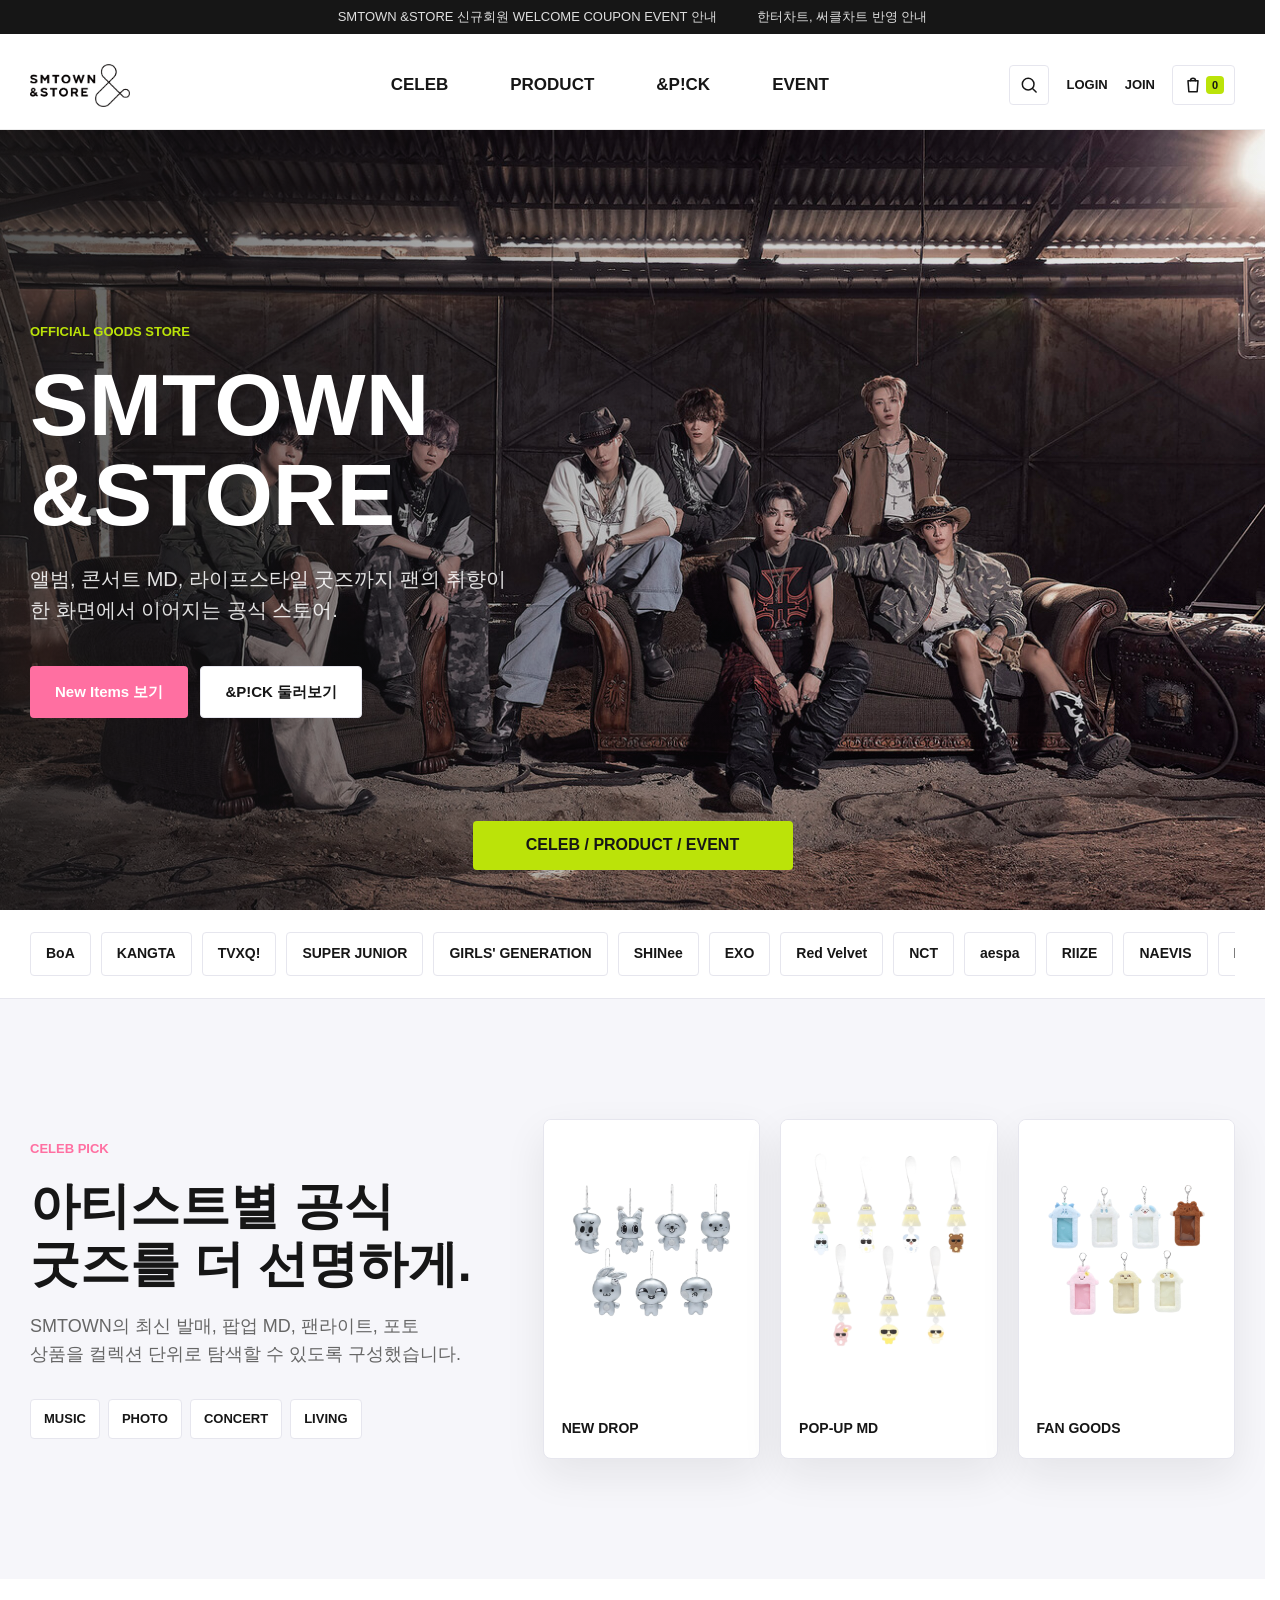
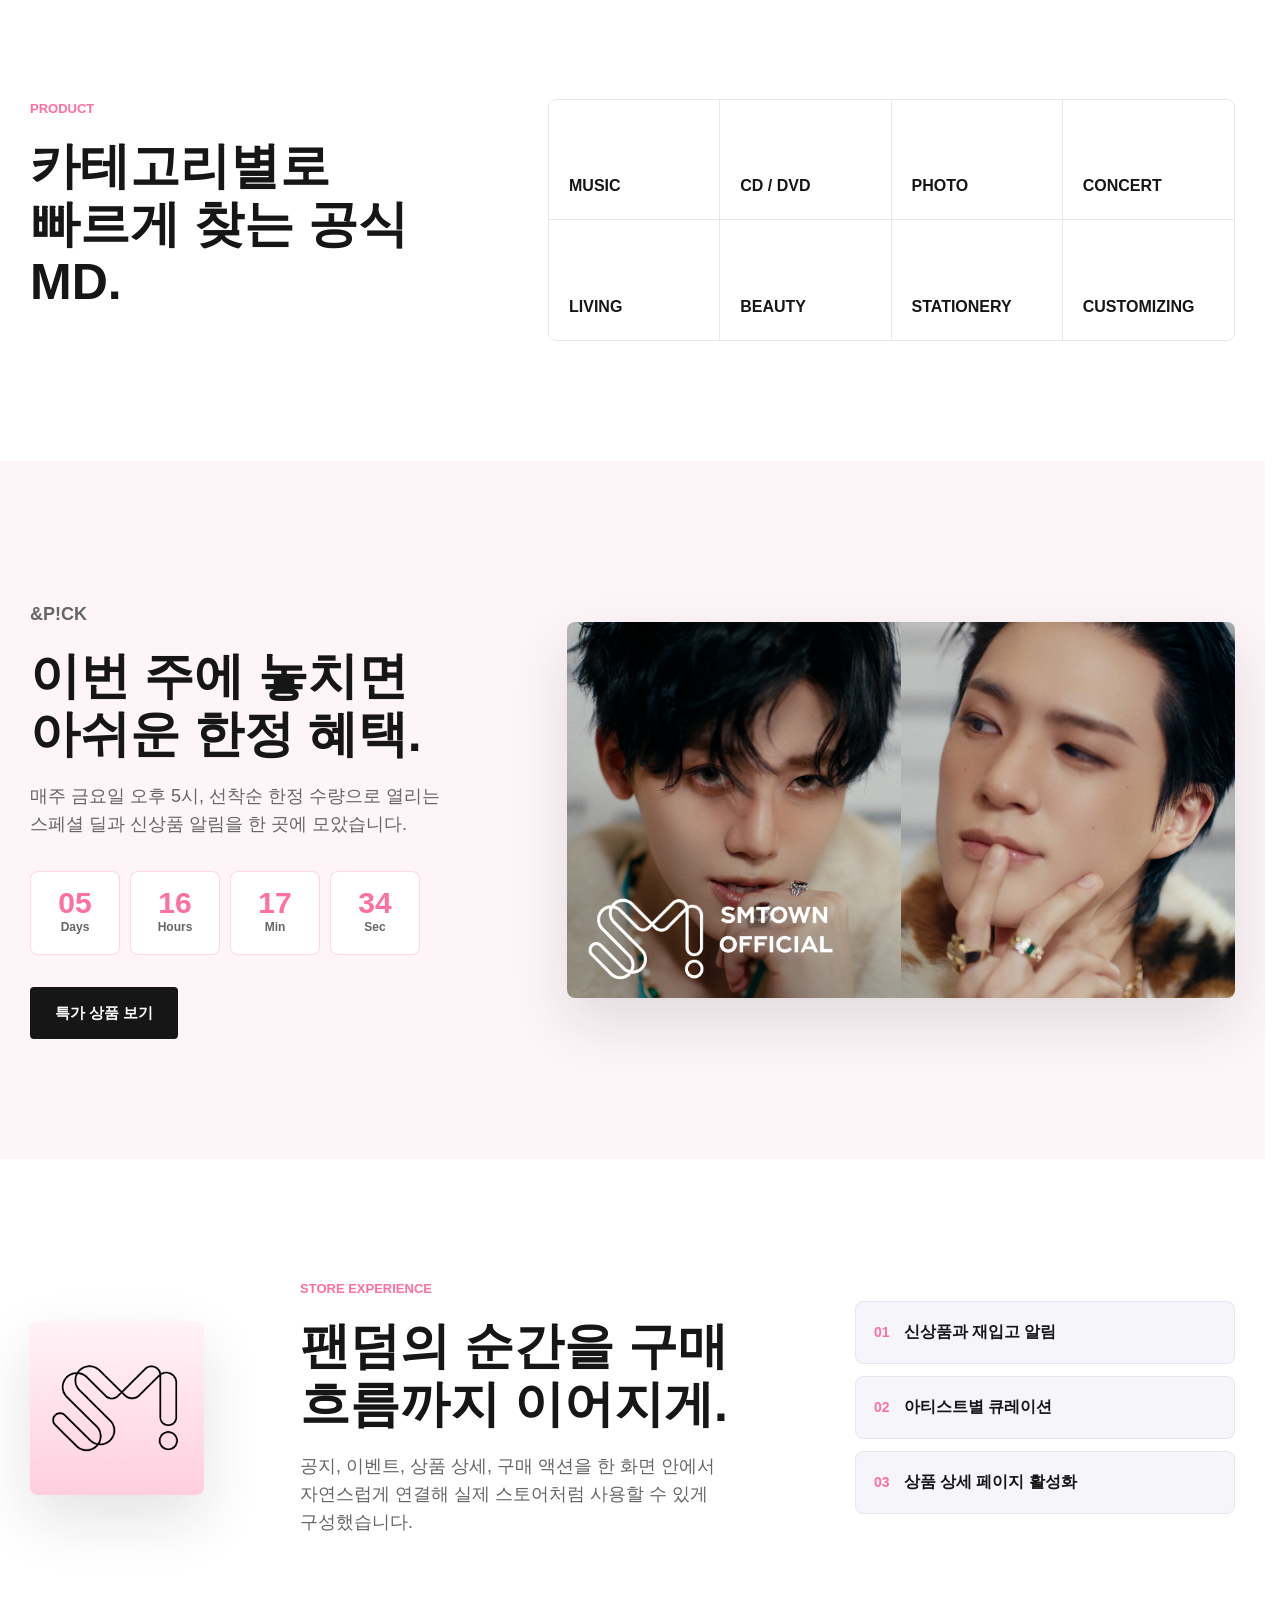
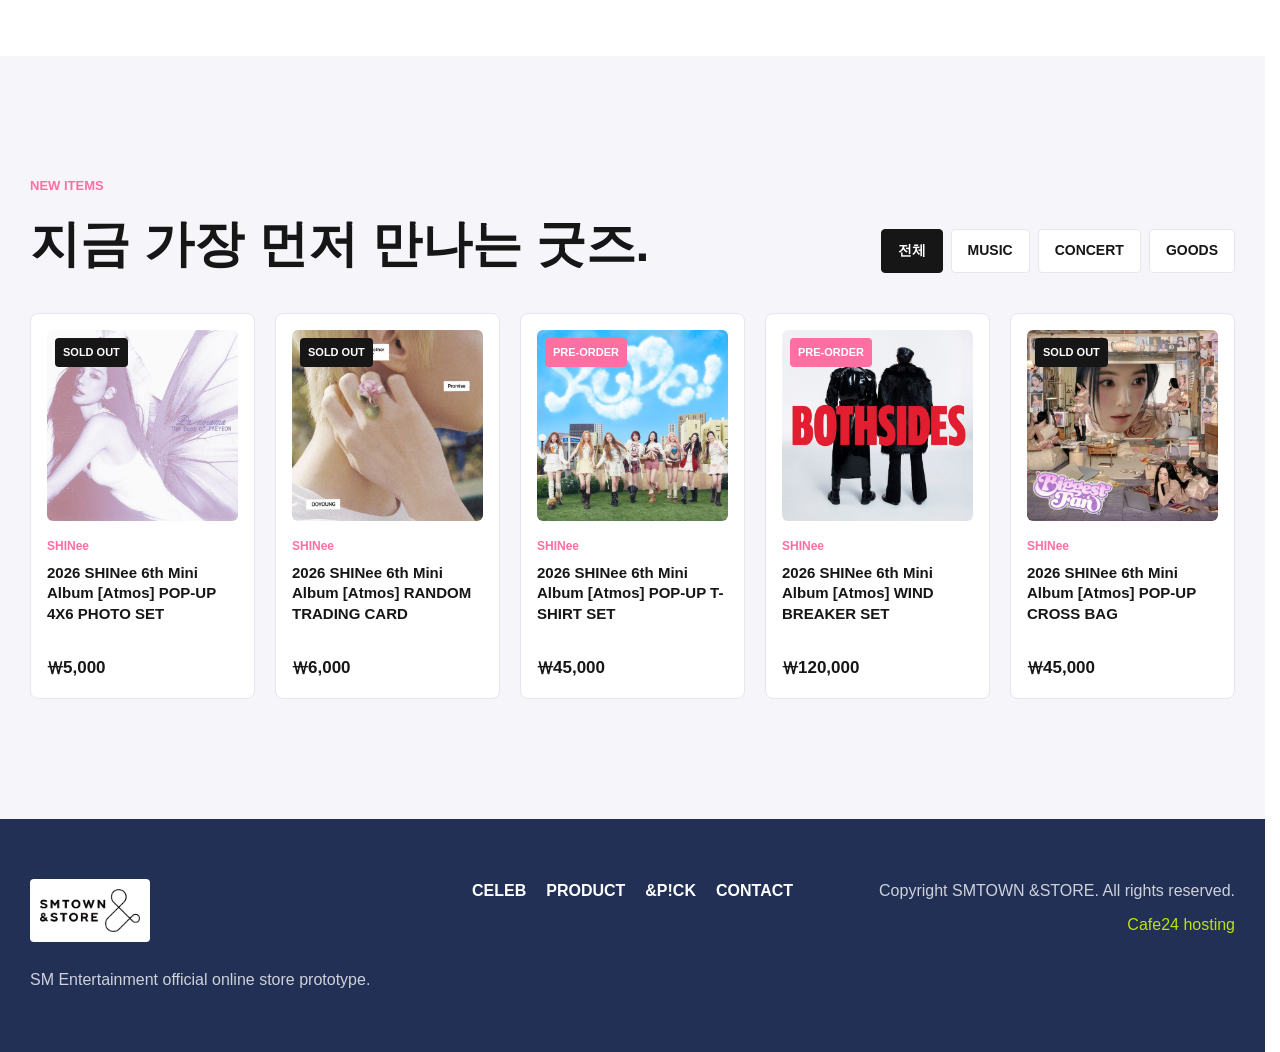
==== commit c5327130: "7.10 fix: CELEB PICK 정리 · 관심 아티스트 선택 · 한글 줄바꿈 개선 - 홈 CELEB PICK: 어색하게 떠 있던 응원봉(feature-phone) 제거,   " ====
--- a/Re-design/index.html
+++ b/Re-design/index.html
@@ -113,21 +113,11 @@
             <span>MUSIC</span><span>PHOTO</span><span>CONCERT</span><span>LIVING</span>
           </div>
         </div>
-        <div class="feature-stage" aria-label="추천 컬렉션 이미지">
-          <img class="phone-visual" src="images/feature-phone.png" alt="모바일 스토어 화면">
+        <div class="feature-stage" aria-label="추천 컬렉션">
           <div class="feature-cards">
-            <article>
-              <img src="images/feature-01.png" alt="추천 상품 컬렉션 1">
-              <strong>NEW DROP</strong>
-            </article>
-            <article>
-              <img src="images/feature-02.png" alt="추천 상품 컬렉션 2">
-              <strong>POP-UP MD</strong>
-            </article>
-            <article>
-              <img src="images/feature-03.png" alt="추천 상품 컬렉션 3">
-              <strong>FAN GOODS</strong>
-            </article>
+            <article data-href="product.html?cat=music"><img src="images/feature-01.png" alt="추천 상품 컬렉션 1"><strong>NEW DROP</strong></article>
+            <article data-href="product.html"><img src="images/feature-02.png" alt="추천 상품 컬렉션 2"><strong>POP-UP MD</strong></article>
+            <article data-href="product.html"><img src="images/feature-03.png" alt="추천 상품 컬렉션 3"><strong>FAN GOODS</strong></article>
           </div>
         </div>
       </div>
--- a/Re-design/css/style.css
+++ b/Re-design/css/style.css
@@ -9,6 +9,8 @@
 img { display: block; max-width: 100%; }
 svg { display: block; }
 [hidden] { display: none !important; }
+/* 한글 제목·설명이 단어 중간에서 끊기지 않고 띄어쓰기 단위로만 줄바꿈되도록 */
+h1, h2, h3, h4, p { word-break: keep-all; }
 
 :root {
   --ink: #161616;
@@ -97,8 +99,7 @@
 .feature-layout { display: grid; grid-template-columns: 0.78fr 1.22fr; align-items: center; gap: 7rem; }
 .pill-row { display: flex; flex-wrap: wrap; gap: 0.8rem; margin-top: 3rem; }
 .pill-row span { padding: 0.9rem 1.3rem; background: var(--white); border: 1px solid var(--line); border-radius: 4px; font-size: 1.3rem; font-weight: 800; }
-.feature-stage { position: relative; min-height: 48rem; display: grid; grid-template-columns: 18rem 1fr; gap: 2rem; align-items: end; }
-.phone-visual { width: 16rem; align-self: end; filter: drop-shadow(0 24px 28px rgba(22, 22, 22, 0.16)); }
+.feature-stage { position: relative; }
 .feature-cards { display: grid; grid-template-columns: repeat(3, 1fr); gap: 2rem; }
 .feature-cards article { background: var(--white); border: 1px solid var(--line); border-radius: 8px; overflow: hidden; min-height: 34rem; display: flex; flex-direction: column; justify-content: space-between; box-shadow: 0 16px 40px rgba(22, 22, 22, 0.08); cursor: pointer; transition: transform 0.2s ease, box-shadow 0.2s ease, border-color 0.2s ease; }
 .feature-cards article:hover, .feature-cards article:focus-visible { transform: translateY(-5px); border-color: var(--ink); box-shadow: 0 22px 48px rgba(22, 22, 22, 0.14); outline: none; }
@@ -285,7 +286,10 @@
 .preference-card { display: grid; gap: 2rem; }
 .preference-card > strong { font-size: 2.6rem; line-height: 1.15; }
 .artist-choice-grid { display: grid; grid-template-columns: repeat(3, 1fr); gap: 0.8rem; }
-.artist-choice-grid span { min-height: 5.2rem; display: flex; align-items: center; justify-content: center; border: 1px solid var(--line); border-radius: 4px; background: var(--soft-pink); color: var(--pink); font-weight: 900; }
+.artist-choice-grid span { min-height: 5.2rem; display: flex; align-items: center; justify-content: center; border: 1px solid var(--line); border-radius: 4px; background: var(--soft-pink); color: var(--pink); font-weight: 900; cursor: pointer; transition: background 0.15s ease, color 0.15s ease, border-color 0.15s ease; user-select: none; }
+.artist-choice-grid span:hover { border-color: var(--pink); }
+.artist-choice-grid span:focus-visible { outline: none; border-color: var(--pink); box-shadow: 0 0 0 3px rgba(255, 111, 161, 0.35); }
+.artist-choice-grid span.is-selected { background: var(--pink); color: var(--white); border-color: var(--pink); }
 .consent-list { display: grid; gap: 1rem; color: var(--muted); font-size: 1.4rem; }
 .consent-list label { display: flex; align-items: center; gap: 0.8rem; }
 .cart-showcase { background: var(--white); }
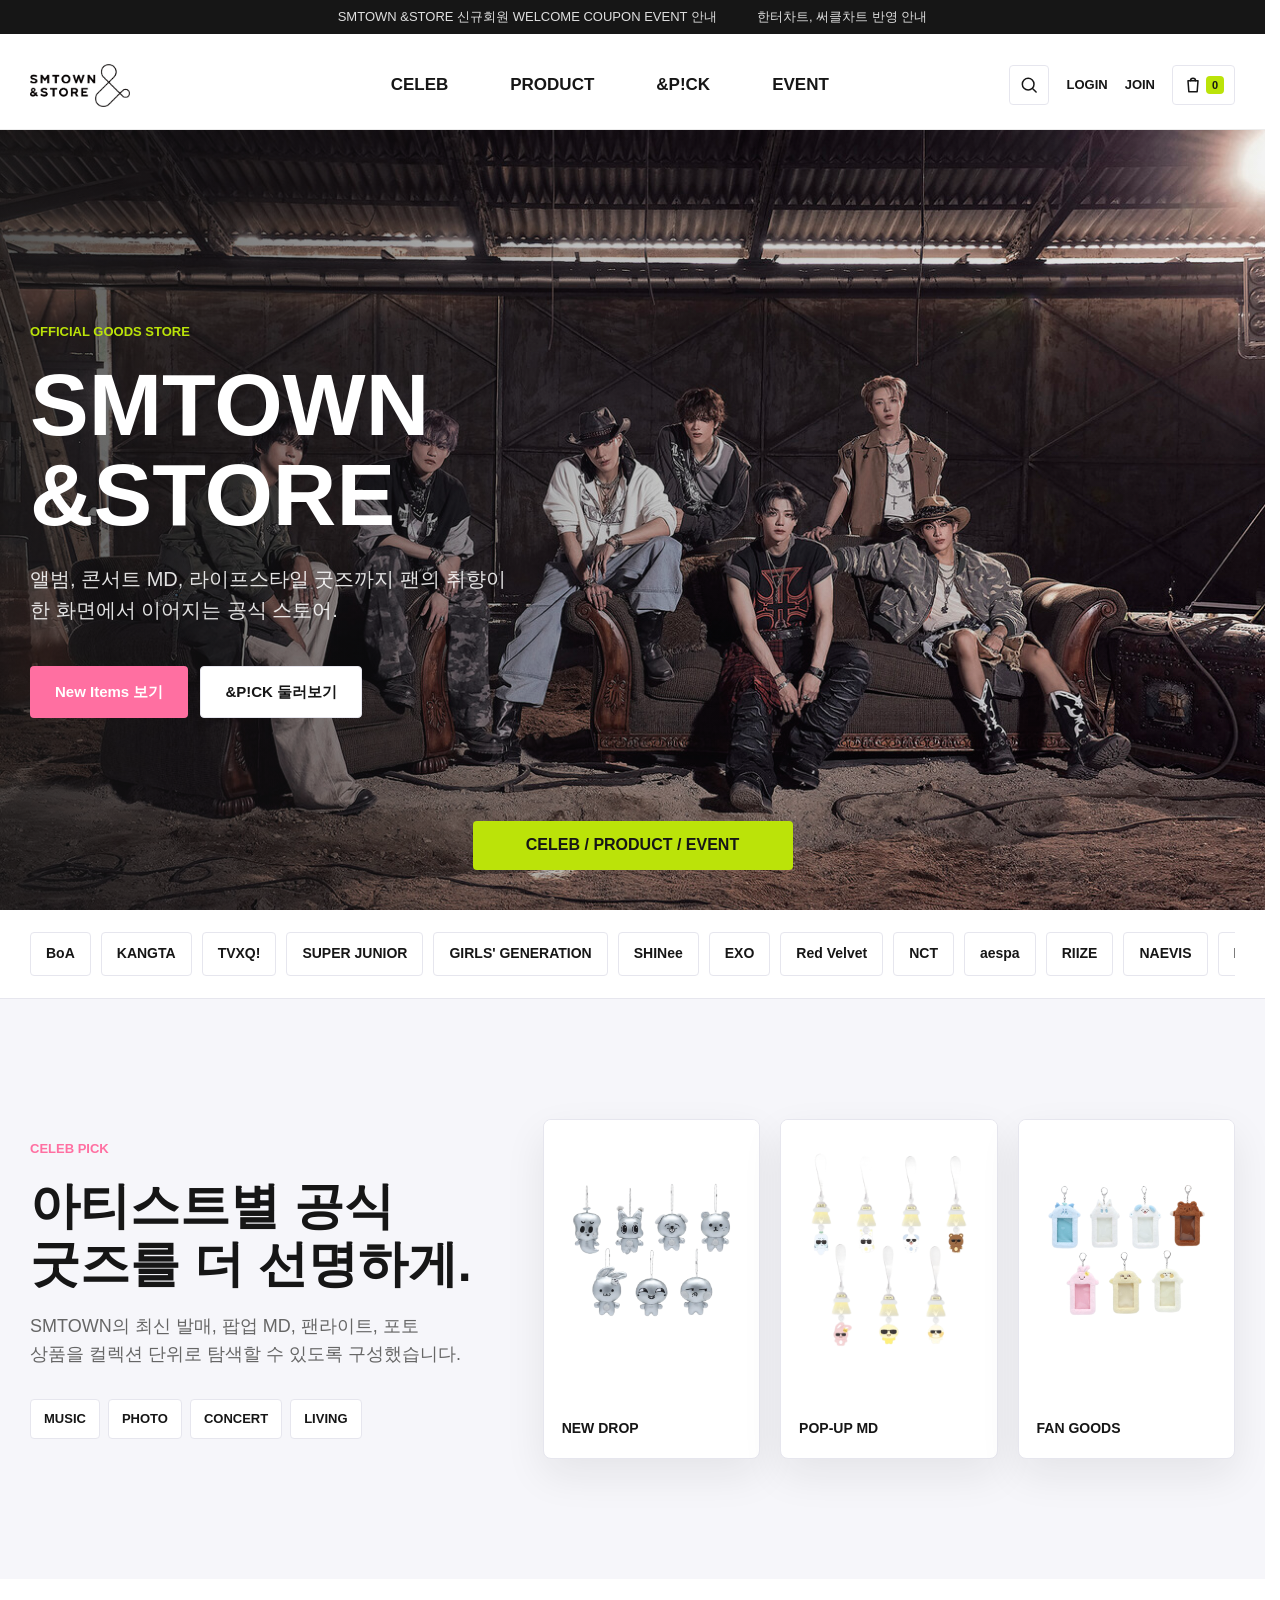
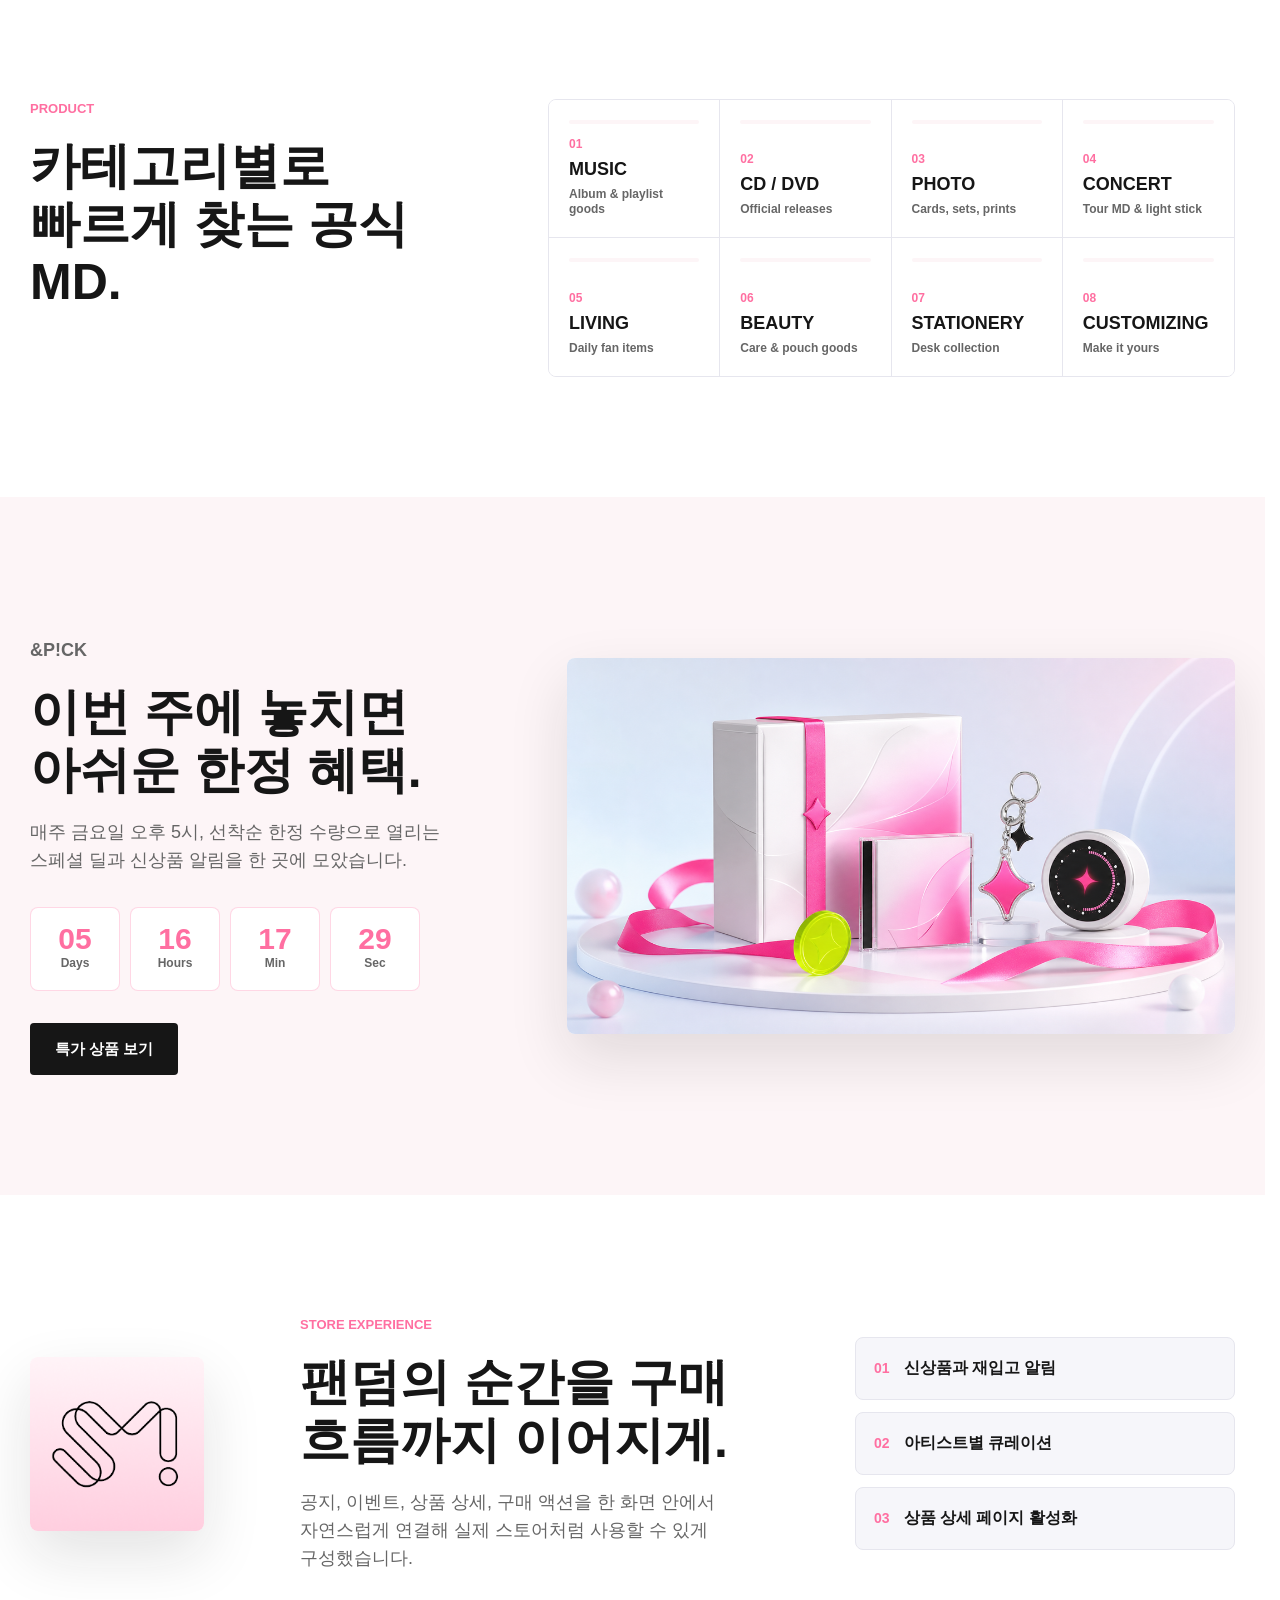
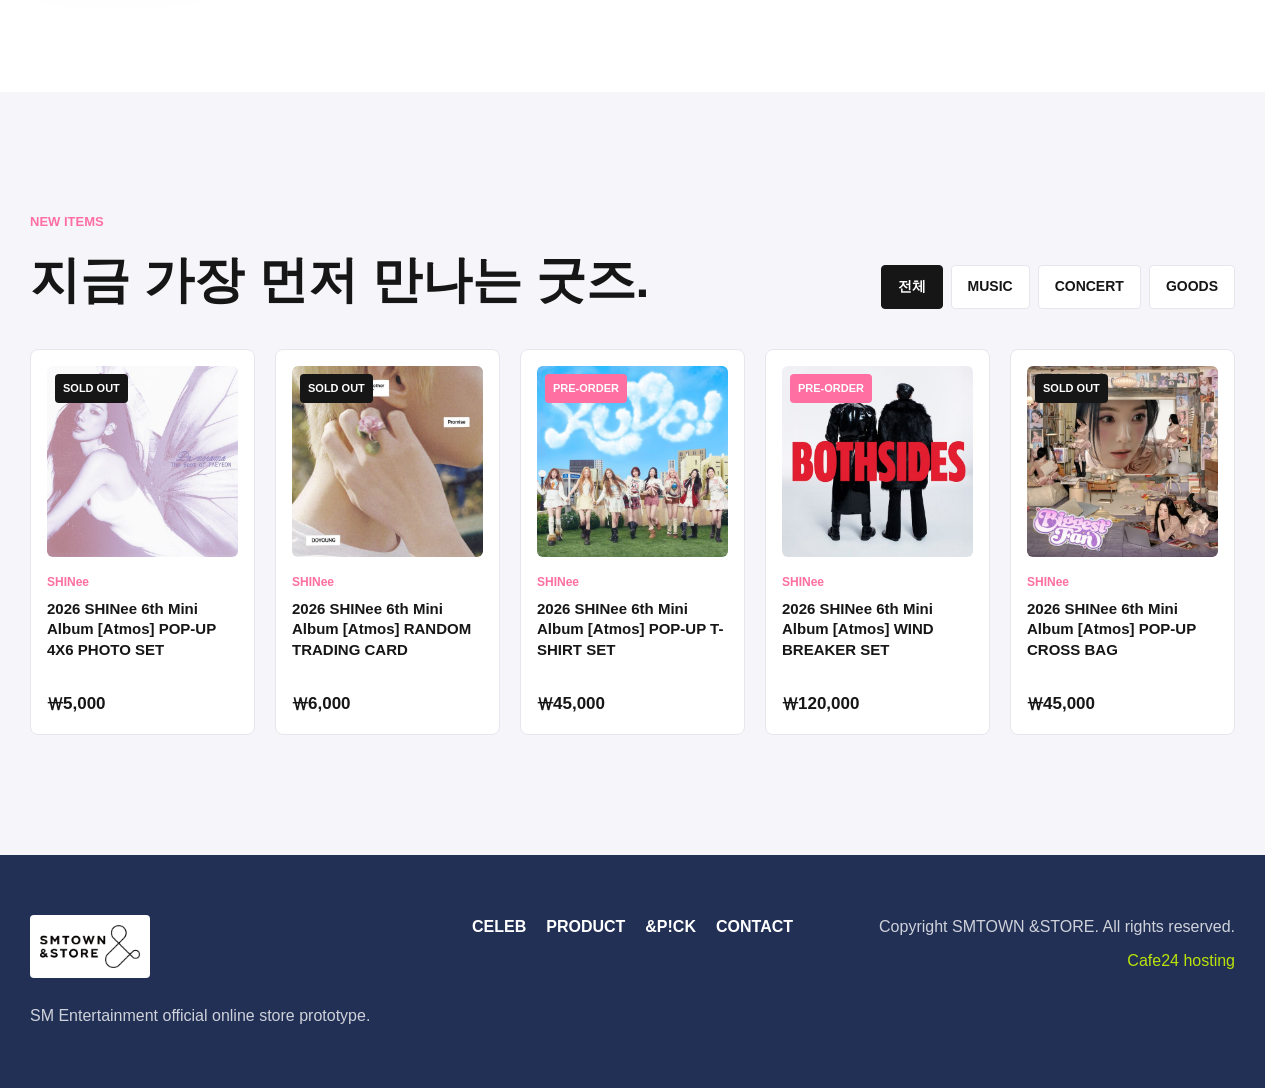
==== commit 6c0f0245: "7.10 Codex 서브 페이지 아이콘 이미지 제작" ====
--- a/Re-design/index.html
+++ b/Re-design/index.html
@@ -130,14 +130,14 @@
           <h2>카테고리별로 빠르게 찾는 공식 MD.</h2>
         </div>
         <div class="category-grid">
-          <a href="product.html?cat=music">MUSIC</a>
-          <a href="product.html?cat=music">CD / DVD</a>
-          <a href="product.html?cat=photo">PHOTO</a>
-          <a href="product.html?cat=concert">CONCERT</a>
-          <a href="product.html?cat=living">LIVING</a>
-          <a href="product.html?cat=beauty">BEAUTY</a>
-          <a href="product.html?cat=living">STATIONERY</a>
-          <a href="product.html?cat=all">CUSTOMIZING</a>
+          <a href="product.html?cat=music"><span>01</span><strong>MUSIC</strong><em>Album & playlist goods</em></a>
+          <a href="product.html?cat=music"><span>02</span><strong>CD / DVD</strong><em>Official releases</em></a>
+          <a href="product.html?cat=photo"><span>03</span><strong>PHOTO</strong><em>Cards, sets, prints</em></a>
+          <a href="product.html?cat=concert"><span>04</span><strong>CONCERT</strong><em>Tour MD & light stick</em></a>
+          <a href="product.html?cat=living"><span>05</span><strong>LIVING</strong><em>Daily fan items</em></a>
+          <a href="product.html?cat=beauty"><span>06</span><strong>BEAUTY</strong><em>Care & pouch goods</em></a>
+          <a href="product.html?cat=living"><span>07</span><strong>STATIONERY</strong><em>Desk collection</em></a>
+          <a href="product.html?cat=all"><span>08</span><strong>CUSTOMIZING</strong><em>Make it yours</em></a>
         </div>
       </div>
     </section>
@@ -157,7 +157,7 @@
           <a class="button button-dark" href="#new-items">특가 상품 보기</a>
         </div>
         <div class="event-media">
-          <img src="images/event-banner.jpg" alt="SMTOWN 이벤트 배너">
+          <img src="images/pick-drop-illustration.png" alt="한정 셀렉션 일러스트">
         </div>
       </div>
     </section>
--- a/Re-design/css/style.css
+++ b/Re-design/css/style.css
@@ -108,11 +108,39 @@
 
 .product-nav { background: var(--white); }
 .product-nav-layout { display: grid; grid-template-columns: 0.8fr 1.2fr; gap: 6rem; align-items: start; }
-.category-grid { display: grid; grid-template-columns: repeat(4, 1fr); border: 1px solid var(--line); border-radius: 8px; overflow: hidden; }
-.category-grid a { min-height: 12rem; display: flex; align-items: flex-end; padding: 2rem; border-right: 1px solid var(--line); border-bottom: 1px solid var(--line); font-weight: 900; background: var(--white); transition: background 0.2s ease, color 0.2s ease; }
+.category-grid { display: grid; grid-template-columns: repeat(4, 1fr); border: 1px solid var(--line); border-radius: 8px; overflow: hidden; background: var(--white); }
+.category-grid a { min-height: 13.8rem; position: relative; display: flex; flex-direction: column; justify-content: flex-end; align-items: flex-start; gap: 0.7rem; padding: 2rem; border-right: 1px solid var(--line); border-bottom: 1px solid var(--line); font-weight: 900; text-align: left; background: var(--white); transition: background 0.2s ease, color 0.2s ease, transform 0.2s ease; }
 .category-grid a:nth-child(4n) { border-right: 0; }
 .category-grid a:nth-last-child(-n+4) { border-bottom: 0; }
-.category-grid a:hover { background: var(--ink); color: var(--white); }
+.category-grid a::before { content: ""; position: absolute; left: 2rem; right: 2rem; top: 2rem; height: 0.4rem; border-radius: 999px; background: var(--soft-pink); transition: background 0.2s ease, transform 0.2s ease; }
+.category-grid a::after { content: ""; position: absolute; right: 2rem; top: 2rem; width: 1.2rem; height: 1.2rem; border-radius: 50%; background: var(--lime); opacity: 0; transform: scale(0.4); transition: opacity 0.2s ease, transform 0.2s ease; }
+.category-grid a:hover { background: var(--ink); color: var(--white); transform: translateY(-0.2rem); }
+.category-grid a:hover::before { background: var(--pink); transform: scaleX(0.72); transform-origin: left; }
+.category-grid a:hover::after { opacity: 1; transform: scale(1); }
+.category-grid a span { color: var(--pink); font-size: 1.2rem; font-weight: 900; }
+.category-grid a strong { position: relative; z-index: 1; font-size: 1.8rem; line-height: 1.1; }
+.category-grid a em { position: relative; z-index: 1; color: var(--muted); font-size: 1.2rem; font-style: normal; font-weight: 800; line-height: 1.25; }
+.category-grid a:hover span, .category-grid a:hover em { color: rgba(255, 255, 255, 0.72); }
+.category-icon { position: relative; flex: 0 0 auto; width: 4.8rem; height: 4.8rem; display: block; border: 2px solid currentColor; border-radius: 8px; color: var(--pink); transition: color 0.2s ease, transform 0.2s ease; }
+.category-grid a:hover .category-icon { color: var(--lime); transform: translateY(-0.3rem); }
+.category-icon::before, .category-icon::after { content: ""; position: absolute; display: block; }
+.icon-music::before { left: 1.4rem; top: 1rem; width: 1.8rem; height: 2.3rem; border-right: 2px solid currentColor; border-top: 2px solid currentColor; transform: skewY(-12deg); }
+.icon-music::after { left: 0.9rem; bottom: 0.8rem; width: 1.1rem; height: 1.1rem; border: 2px solid currentColor; border-radius: 50%; box-shadow: 1.8rem -0.4rem 0 -0.2rem var(--white), 1.8rem -0.4rem 0 0 currentColor; }
+.icon-disc { border-radius: 50%; }
+.icon-disc::before { inset: 1.1rem; border: 2px solid currentColor; border-radius: 50%; }
+.icon-disc::after { left: 50%; top: 50%; width: 0.8rem; height: 0.8rem; border: 2px solid currentColor; border-radius: 50%; transform: translate(-50%, -50%); background: var(--white); }
+.icon-photo::before { left: 0.8rem; right: 0.8rem; bottom: 0.9rem; height: 1.6rem; border-left: 2px solid currentColor; border-bottom: 2px solid currentColor; transform: skewX(-18deg); }
+.icon-photo::after { right: 1rem; top: 1rem; width: 0.9rem; height: 0.9rem; border: 2px solid currentColor; border-radius: 50%; }
+.icon-light { border-radius: 50% 50% 8px 8px; }
+.icon-light::before { left: 1.6rem; top: -1rem; width: 1.2rem; height: 1.3rem; border-left: 2px solid currentColor; border-right: 2px solid currentColor; }
+.icon-light::after { left: 1.3rem; bottom: 0.8rem; width: 1.8rem; height: 0.7rem; border-top: 2px solid currentColor; border-bottom: 2px solid currentColor; }
+.icon-home::before { left: 0.9rem; top: 1rem; width: 2.5rem; height: 2.5rem; border-left: 2px solid currentColor; border-top: 2px solid currentColor; transform: rotate(45deg); }
+.icon-home::after { left: 1.4rem; bottom: 0.8rem; width: 1.6rem; height: 1.8rem; border: 2px solid currentColor; border-bottom: 0; }
+.icon-sparkle::before { left: 1.8rem; top: 0.7rem; width: 1rem; height: 3rem; background: currentColor; clip-path: polygon(50% 0, 75% 38%, 100% 50%, 75% 62%, 50% 100%, 25% 62%, 0 50%, 25% 38%); }
+.icon-sparkle::after { right: 0.8rem; bottom: 0.8rem; width: 1.2rem; height: 1.2rem; background: currentColor; clip-path: polygon(50% 0, 70% 35%, 100% 50%, 70% 65%, 50% 100%, 30% 65%, 0 50%, 30% 35%); }
+.icon-pen::before { left: 1.8rem; top: 0.8rem; width: 1rem; height: 2.7rem; border: 2px solid currentColor; border-radius: 999px; transform: rotate(35deg); }
+.icon-pen::after { left: 1rem; bottom: 0.8rem; width: 2.6rem; height: 0.2rem; background: currentColor; }
+.icon-custom::before { left: 0.9rem; top: 0.9rem; width: 1.3rem; height: 1.3rem; border: 2px solid currentColor; border-radius: 50%; box-shadow: 1.6rem 0 0 -0.2rem var(--white), 1.6rem 0 0 0 currentColor, 0 1.6rem 0 -0.2rem var(--white), 0 1.6rem 0 0 currentColor, 1.6rem 1.6rem 0 -0.2rem var(--white), 1.6rem 1.6rem 0 0 currentColor; }
 
 .event-section { background: var(--soft-pink); }
 .event-layout { display: grid; grid-template-columns: 0.7fr 1fr; gap: 7rem; align-items: center; }
@@ -221,10 +249,20 @@
 .drop-meter span { padding: 1.2rem 1.6rem; border-radius: 4px; background: var(--lime); color: var(--ink); font-weight: 900; }
 .event-hero { padding: 7rem 0; background: var(--white); }
 .event-hero-layout { display: grid; grid-template-columns: 1fr 38rem; gap: 5rem; align-items: center; }
+.event-hero-copy { min-width: 0; }
 .event-notice-panel { min-height: 26rem; display: flex; flex-direction: column; justify-content: flex-end; padding: 3rem; border-radius: 8px; background: var(--pink); color: var(--white); box-shadow: var(--shadow); }
 .event-notice-panel strong { font-size: 1.3rem; letter-spacing: 0; }
 .event-notice-panel p { margin-top: 1.4rem; font-size: 3.2rem; line-height: 1.05; font-weight: 900; }
 .event-notice-panel span { margin-top: 1rem; color: rgba(255, 255, 255, 0.78); font-weight: 800; }
+.event-summary { display: flex; flex-wrap: wrap; gap: 1rem; margin-top: 3rem; }
+.event-summary span { min-width: 12rem; padding: 1.3rem 1.5rem; border: 1px solid var(--line); border-radius: 8px; background: var(--paper); color: var(--muted); font-size: 1.3rem; font-weight: 800; }
+.event-summary b { display: block; color: var(--pink); font-size: 2.2rem; line-height: 1; margin-bottom: 0.6rem; }
+.event-hero-actions { display: flex; flex-wrap: wrap; gap: 1rem; margin-top: 3rem; }
+.event-hero-image { position: relative; border-radius: 8px; overflow: hidden; background: var(--soft-pink); box-shadow: var(--shadow); }
+.event-hero-image img { width: 100%; aspect-ratio: 3 / 2; object-fit: cover; }
+.event-hero-badge { position: absolute; left: 2rem; right: 2rem; bottom: 2rem; display: flex; justify-content: space-between; gap: 1rem; align-items: center; padding: 1.2rem 1.4rem; border-radius: 8px; background: rgba(255, 255, 255, 0.86); backdrop-filter: blur(12px); box-shadow: 0 12px 32px rgba(22, 22, 22, 0.12); }
+.event-hero-badge strong { color: var(--pink); font-size: 1.2rem; font-weight: 900; }
+.event-hero-badge span { color: var(--ink); font-size: 1.3rem; font-weight: 900; }
 .page-section { padding: 8rem 0; }
 .page-head { display: flex; justify-content: space-between; gap: 3rem; align-items: flex-end; margin-bottom: 3rem; }
 .page-head h2 { font-size: 4rem; line-height: 1.15; }
@@ -253,12 +291,36 @@
 .deal-row { display: flex; justify-content: space-between; gap: 2rem; padding-bottom: 1.4rem; border-bottom: 1px solid var(--line); }
 .deal-row:last-child { border-bottom: 0; padding-bottom: 0; }
 .deal-row strong { color: var(--pink); }
+.event-board { background: var(--paper); }
+.event-board-head { display: flex; justify-content: space-between; gap: 3rem; align-items: flex-end; margin-bottom: 3rem; }
+.event-board-head h2 { font-size: 4rem; line-height: 1.15; }
+.event-filter-tabs { display: flex; flex-wrap: wrap; gap: 0.8rem; }
+.event-filter-tabs button { min-height: 4.4rem; padding: 0 1.6rem; border: 1px solid var(--line); border-radius: 4px; background: var(--white); font-weight: 900; }
+.event-filter-tabs button.is-active { background: var(--ink); border-color: var(--ink); color: var(--white); }
 .event-list { display: grid; gap: 1.6rem; }
-.event-card { display: grid; grid-template-columns: 28rem 1fr auto; gap: 2rem; align-items: center; padding: 1.6rem; border: 1px solid var(--line); border-radius: 8px; background: var(--white); }
-.event-card img { width: 28rem; aspect-ratio: 16 / 9; object-fit: cover; border-radius: 6px; }
+.event-card { display: grid; grid-template-columns: 24rem 1fr auto; gap: 2rem; align-items: center; padding: 1.6rem; border: 1px solid var(--line); border-radius: 8px; background: var(--white); transition: transform 0.2s ease, box-shadow 0.2s ease, border-color 0.2s ease; }
+.event-card:hover { transform: translateY(-0.4rem); border-color: rgba(255, 111, 161, 0.5); box-shadow: 0 18px 42px rgba(22, 22, 22, 0.1); }
+.event-card img { width: 24rem; aspect-ratio: 16 / 9; object-fit: cover; border-radius: 6px; background: var(--paper); }
+.event-graphic { position: relative; width: 20rem; aspect-ratio: 16 / 9; overflow: hidden; border-radius: 6px; background: var(--paper); }
+.event-graphic::before, .event-graphic::after, .event-graphic i { content: ""; position: absolute; display: block; }
+.coupon-graphic { background: linear-gradient(135deg, #ffe9f1, #ffffff); }
+.coupon-graphic::before { left: 2.4rem; top: 2.4rem; width: 12rem; height: 5.4rem; border: 2px solid var(--pink); border-radius: 8px; background: var(--white); box-shadow: 1.4rem 1.4rem 0 rgba(255, 111, 161, 0.16); }
+.coupon-graphic::after { left: 4rem; top: 4.2rem; width: 4.8rem; height: 0.8rem; border-top: 2px solid var(--pink); border-bottom: 2px solid var(--pink); }
+.coupon-graphic i { right: 3rem; top: 3rem; width: 3rem; height: 3rem; border-radius: 50%; background: var(--lime); }
+.chart-graphic { background: linear-gradient(135deg, #eef4ff, #ffffff); }
+.chart-graphic::before { left: 3rem; right: 3rem; bottom: 2.6rem; height: 2px; background: #b9c4d6; }
+.chart-graphic::after { left: 4rem; bottom: 2.6rem; width: 1.8rem; height: 3.8rem; background: var(--pink); box-shadow: 3.2rem -1.4rem 0 var(--lime), 6.4rem -3rem 0 var(--blue), 9.6rem -0.8rem 0 var(--ink); }
+.chart-graphic i { left: 3.2rem; top: 2.2rem; width: 12rem; height: 4.8rem; border-left: 2px solid var(--blue); border-bottom: 2px solid var(--blue); transform: skewX(-16deg); opacity: 0.18; }
+.push-graphic { background: linear-gradient(135deg, #f4f6fa, #ffffff); }
+.push-graphic::before { left: 6.8rem; top: 1.8rem; width: 6rem; height: 8rem; border: 2px solid var(--ink); border-radius: 12px; background: var(--white); }
+.push-graphic::after { left: 8.2rem; top: 3.1rem; width: 3.2rem; height: 3.2rem; border-radius: 50%; background: var(--lime); box-shadow: 0 4.2rem 0 -1.2rem var(--pink); }
+.push-graphic i { right: 3rem; top: 2.2rem; width: 2rem; height: 2rem; border: 2px solid var(--pink); border-radius: 50%; box-shadow: -1.2rem 1.5rem 0 -0.2rem var(--pink); }
 .event-card strong { display: block; font-size: 2.4rem; margin-bottom: 0.8rem; }
 .event-card p { color: var(--muted); }
-.event-card span { color: var(--pink); font-weight: 900; white-space: nowrap; }
+.event-card > a { min-height: 4.4rem; display: inline-flex; align-items: center; justify-content: center; padding: 0 1.6rem; border: 1px solid var(--line); border-radius: 4px; color: var(--ink); font-size: 1.3rem; font-weight: 900; white-space: nowrap; }
+.event-card > a:hover { border-color: var(--pink); color: var(--pink); }
+.event-meta { display: flex; flex-wrap: wrap; gap: 1rem; align-items: center; margin-bottom: 1rem; color: var(--muted); font-size: 1.3rem; font-weight: 800; }
+.event-meta span { color: var(--pink); font-weight: 900; white-space: nowrap; }
 .subpage-showcase { background: var(--white); }
 .subpage-layout, .join-layout, .cart-layout { display: grid; grid-template-columns: 0.78fr 1.22fr; gap: 6rem; align-items: start; }
 .subpage-copy p:not(.eyebrow) { margin-top: 2rem; color: var(--muted); font-size: 1.8rem; max-width: 56rem; }
@@ -345,8 +407,8 @@
   .inner-hero-grid, .celeb-hero-layout, .product-hero-layout, .event-hero-layout, .catalog-layout, .promo-layout { grid-template-columns: 1fr; }
   .subpage-layout, .join-layout, .cart-layout { grid-template-columns: 1fr; }
   .artist-grid, .catalog-grid { grid-template-columns: repeat(3, 1fr); }
-  .event-card { grid-template-columns: 22rem 1fr; }
-  .event-card span { grid-column: 2; }
+  .event-card { grid-template-columns: 24rem 1fr; }
+  .event-card > a { grid-column: 2; justify-self: start; }
   .feature-stage { min-height: auto; }
   .app-layout { gap: 3rem; }
   .benefit-list { grid-template-columns: repeat(3, 1fr); }
@@ -375,8 +437,9 @@
   .artist-grid, .catalog-grid { grid-template-columns: repeat(2, 1fr); }
   .release-strip { grid-template-columns: 1fr; }
   .event-card { grid-template-columns: 1fr; }
-  .event-card img { width: 100%; }
-  .event-card span { grid-column: auto; }
+  .event-card img, .event-graphic { width: 100%; }
+  .event-card > a { grid-column: auto; justify-self: start; }
+  .event-board-head { align-items: flex-start; flex-direction: column; }
   .catalog-sidebar { position: static; }
   .feature-stage { grid-template-columns: 1fr; }
   .phone-visual { display: none; }
@@ -417,6 +480,10 @@
   .section h2 { font-size: 3rem; }
   .inner-hero { padding: 5rem 0 3rem; }
   .inner-hero h1, .subpage-copy h1, .join-card h1, .section-copy h1 { font-size: 3.4rem; }
+  .event-summary { display: grid; grid-template-columns: 1fr; }
+  .event-hero-actions { display: grid; grid-template-columns: 1fr; }
+  .event-hero-badge { position: static; margin: 1rem; }
+  .event-board-head h2 { font-size: 3rem; }
   .pick-hero { min-height: 42rem; }
   .pick-hero-content h1 { font-size: 3.6rem; }
   .product-hero-card { grid-template-columns: 1fr; }
@@ -432,7 +499,7 @@
   .artist-choice-grid { grid-template-columns: repeat(2, 1fr); }
   .cart-line, .order-summary { grid-template-columns: 1fr; }
   .cart-line b { justify-self: start; }
-  .category-grid a { min-height: 8.4rem; border-right: 0; }
+  .category-grid a { min-height: 11rem; border-right: 0; }
   .category-grid a:nth-last-child(-n+2) { border-bottom: 1px solid var(--line); }
   .category-grid a:last-child { border-bottom: 0; }
   .countdown { width: 100%; }
